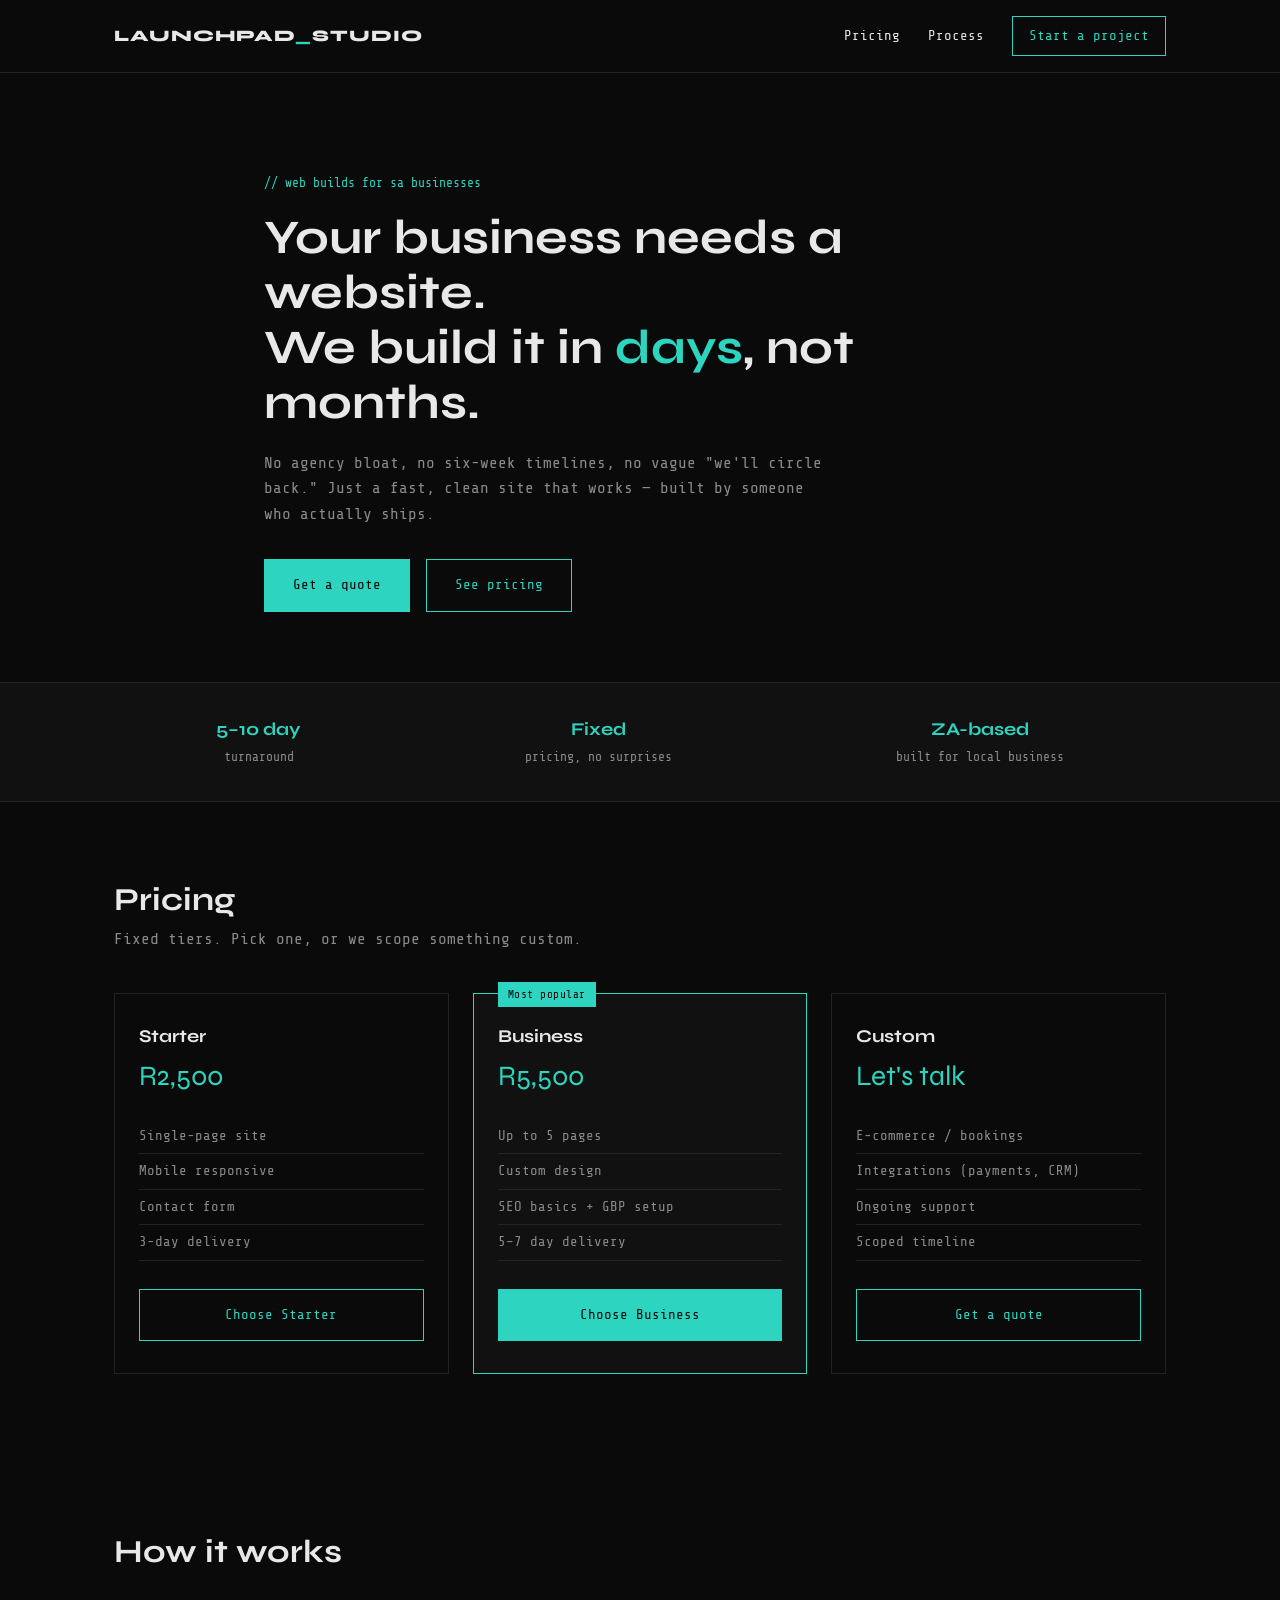
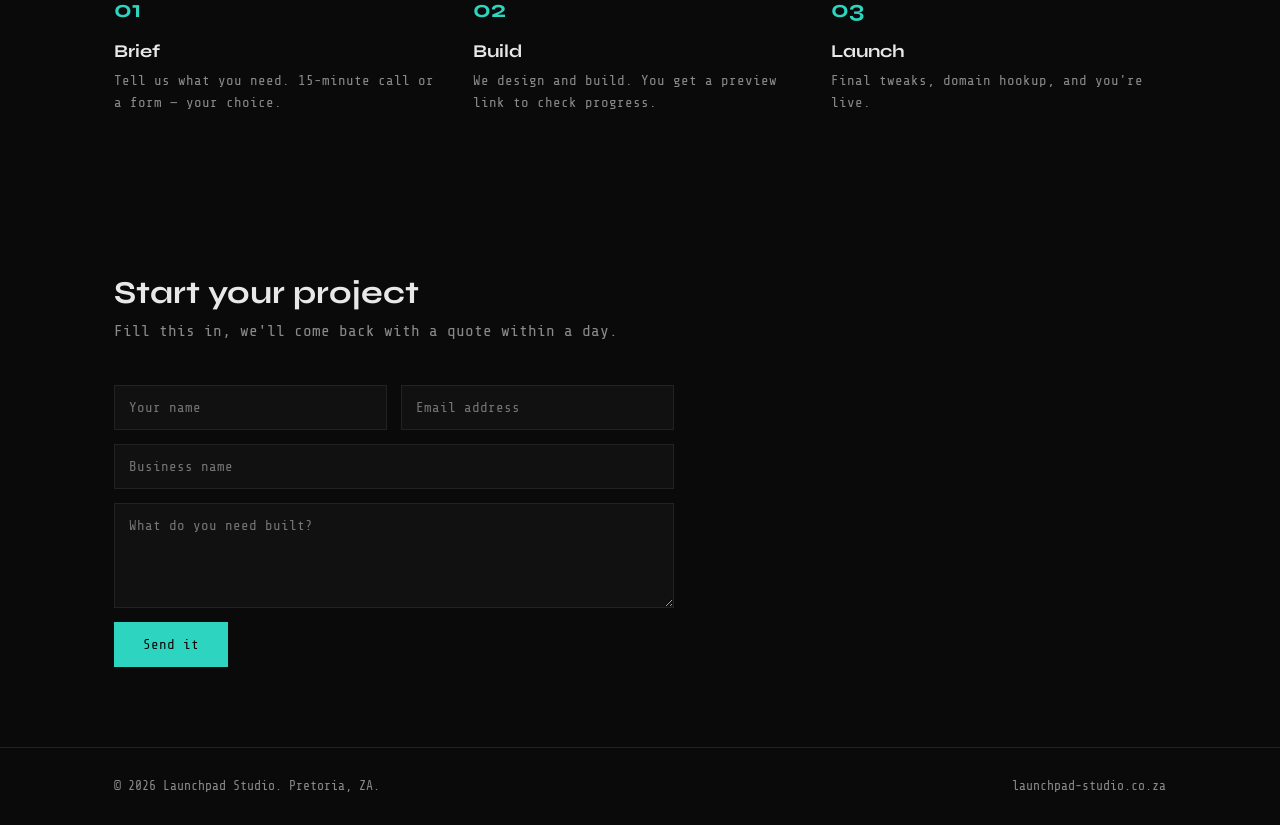
==== index.html @ a988279c "Rename index (2).html to index.html" ====
<!DOCTYPE html>
<html lang="en">
<head>
<meta charset="UTF-8">
<meta name="viewport" content="width=device-width, initial-scale=1.0">
<title>Launchpad Studio — Websites, Shipped Fast</title>
<meta name="description" content="Launchpad Studio builds fast, no-nonsense websites for South African businesses. Get online without the agency runaround.">
<link rel="preconnect" href="https://fonts.googleapis.com">
<link href="https://fonts.googleapis.com/css2?family=Syne:wght@600;700;800&family=Share+Tech+Mono&display=swap" rel="stylesheet">
<link rel="stylesheet" href="style.css">
</head>
<body>

<header class="site-header">
  <div class="container header-inner">
    <a href="#" class="logo">LAUNCHPAD<span class="accent">_</span>STUDIO</a>
    <nav>
      <a href="#pricing">Pricing</a>
      <a href="#process">Process</a>
      <a href="#contact" class="nav-cta">Start a project</a>
    </nav>
  </div>
</header>

<main>

  <section class="hero container">
    <p class="eyebrow">// web builds for sa businesses</p>
    <h1>Your business needs a website.<br>We build it in <span class="accent">days</span>, not months.</h1>
    <p class="hero-sub">No agency bloat, no six-week timelines, no vague "we'll circle back." Just a fast, clean site that works — built by someone who actually ships.</p>
    <div class="hero-actions">
      <a href="#contact" class="btn btn-primary">Get a quote</a>
      <a href="#pricing" class="btn btn-ghost">See pricing</a>
    </div>
  </section>

  <section class="strip">
    <div class="container strip-inner">
      <div class="strip-item"><strong>5–10 day</strong><span>turnaround</span></div>
      <div class="strip-item"><strong>Fixed</strong><span>pricing, no surprises</span></div>
      <div class="strip-item"><strong>ZA-based</strong><span>built for local business</span></div>
    </div>
  </section>

  <section id="pricing" class="section container">
    <h2>Pricing</h2>
    <p class="section-sub">Fixed tiers. Pick one, or we scope something custom.</p>
    <div class="grid-3 pricing-grid">
      <div class="price-card">
        <h3>Starter</h3>
        <p class="price">R2,500</p>
        <ul>
          <li>Single-page site</li>
          <li>Mobile responsive</li>
          <li>Contact form</li>
          <li>3-day delivery</li>
        </ul>
        <a href="#contact" class="btn btn-ghost btn-block">Choose Starter</a>
      </div>
      <div class="price-card featured">
        <p class="badge">Most popular</p>
        <h3>Business</h3>
        <p class="price">R5,500</p>
        <ul>
          <li>Up to 5 pages</li>
          <li>Custom design</li>
          <li>SEO basics + GBP setup</li>
          <li>5–7 day delivery</li>
        </ul>
        <a href="#contact" class="btn btn-primary btn-block">Choose Business</a>
      </div>
      <div class="price-card">
        <h3>Custom</h3>
        <p class="price">Let's talk</p>
        <ul>
          <li>E-commerce / bookings</li>
          <li>Integrations (payments, CRM)</li>
          <li>Ongoing support</li>
          <li>Scoped timeline</li>
        </ul>
        <a href="#contact" class="btn btn-ghost btn-block">Get a quote</a>
      </div>
    </div>
  </section>

  <section id="process" class="section container">
    <h2>How it works</h2>
    <div class="steps">
      <div class="step"><span class="step-num">01</span><h3>Brief</h3><p>Tell us what you need. 15-minute call or a form — your choice.</p></div>
      <div class="step"><span class="step-num">02</span><h3>Build</h3><p>We design and build. You get a preview link to check progress.</p></div>
      <div class="step"><span class="step-num">03</span><h3>Launch</h3><p>Final tweaks, domain hookup, and you're live.</p></div>
    </div>
  </section>

  <section id="contact" class="section container contact-section">
    <h2>Start your project</h2>
    <p class="section-sub">Fill this in, we'll come back with a quote within a day.</p>
    <form class="contact-form" name="launchpad-contact" method="POST" data-netlify="true">
      <input type="hidden" name="form-name" value="launchpad-contact">
      <div class="form-row">
        <input type="text" name="name" placeholder="Your name" required>
        <input type="email" name="email" placeholder="Email address" required>
      </div>
      <input type="text" name="business" placeholder="Business name">
      <textarea name="message" placeholder="What do you need built?" rows="5" required></textarea>
      <button type="submit" class="btn btn-primary">Send it</button>
    </form>
  </section>

</main>

<footer class="site-footer">
  <div class="container footer-inner">
    <span>© 2026 Launchpad Studio. Pretoria, ZA.</span>
    <span class="footer-sub">launchpad-studio.co.za</span>
  </div>
</footer>

</body>
</html>
---- style.css ----
:root {
  --bg: #0a0a0a;
  --bg-alt: #111111;
  --border: #222222;
  --text: #e8e8e8;
  --text-dim: #8a8a8a;
  --accent: #2DD4BF;
  --accent-dark: #0d9488;
}

* { margin: 0; padding: 0; box-sizing: border-box; }

body {
  background: var(--bg);
  color: var(--text);
  font-family: 'Share Tech Mono', monospace;
  line-height: 1.6;
}

h1, h2, h3 {
  font-family: 'Syne', sans-serif;
  font-weight: 700;
  line-height: 1.15;
}

.container { max-width: 1100px; margin: 0 auto; padding: 0 24px; }
.accent { color: var(--accent); }
a { color: inherit; text-decoration: none; }

/* Header */
.site-header {
  border-bottom: 1px solid var(--border);
  position: sticky; top: 0; background: rgba(10,10,10,0.9);
  backdrop-filter: blur(6px); z-index: 10;
}
.header-inner {
  display: flex; justify-content: space-between; align-items: center;
  height: 72px;
}
.logo { font-family: 'Syne', sans-serif; font-weight: 800; letter-spacing: 1px; }
nav { display: flex; gap: 28px; align-items: center; font-size: 14px; }
nav a:hover { color: var(--accent); }
.nav-cta {
  border: 1px solid var(--accent); padding: 8px 16px; color: var(--accent) !important;
}
.nav-cta:hover { background: var(--accent); color: var(--bg) !important; }

/* Hero */
.hero { padding: 100px 24px 70px; max-width: 800px; }
.eyebrow { color: var(--accent); font-size: 13px; margin-bottom: 16px; }
.hero h1 { font-size: 48px; margin-bottom: 20px; }
.hero-sub { color: var(--text-dim); font-size: 16px; max-width: 560px; margin-bottom: 32px; }
.hero-actions { display: flex; gap: 16px; }

.btn {
  display: inline-block; padding: 14px 28px; font-family: 'Share Tech Mono', monospace;
  font-size: 14px; border: 1px solid var(--accent); cursor: pointer;
}
.btn-primary { background: var(--accent); color: var(--bg); }
.btn-primary:hover { background: var(--accent-dark); border-color: var(--accent-dark); }
.btn-ghost { color: var(--accent); }
.btn-ghost:hover { background: var(--bg-alt); }
.btn-block { display: block; text-align: center; width: 100%; }

/* Strip */
.strip { border-top: 1px solid var(--border); border-bottom: 1px solid var(--border); background: var(--bg-alt); }
.strip-inner { display: flex; justify-content: space-around; padding: 32px 24px; flex-wrap: wrap; gap: 20px; }
.strip-item { text-align: center; }
.strip-item strong { display: block; font-family: 'Syne', sans-serif; color: var(--accent); font-size: 18px; }
.strip-item span { color: var(--text-dim); font-size: 13px; }

/* Sections */
.section { padding: 80px 24px; }
.section h2 { font-size: 32px; margin-bottom: 8px; }
.section-sub { color: var(--text-dim); margin-bottom: 40px; }

.grid-3 { display: grid; grid-template-columns: repeat(3, 1fr); gap: 24px; }
.card {
  border: 1px solid var(--border); padding: 28px; background: var(--bg-alt);
}
.card h3 { color: var(--accent); font-size: 18px; margin-bottom: 12px; }
.card p { color: var(--text-dim); font-size: 14px; }

/* Pricing */
.pricing-grid { margin-top: 20px; }
.price-card {
  border: 1px solid var(--border); padding: 32px 24px; position: relative;
}
.price-card.featured { border-color: var(--accent); background: var(--bg-alt); }
.badge {
  position: absolute; top: -12px; left: 24px; background: var(--accent); color: var(--bg);
  font-size: 11px; padding: 4px 10px; letter-spacing: 0.5px;
}
.price-card h3 { font-size: 18px; margin-bottom: 8px; }
.price { font-family: 'Syne', sans-serif; font-size: 28px; color: var(--accent); margin-bottom: 20px; }
.price-card ul { list-style: none; margin-bottom: 28px; }
.price-card li { color: var(--text-dim); font-size: 14px; padding: 6px 0; border-bottom: 1px solid var(--border); }

/* Process */
.steps { display: grid; grid-template-columns: repeat(3, 1fr); gap: 24px; margin-top: 20px; }
.step-num { color: var(--accent); font-family: 'Syne', sans-serif; font-size: 24px; font-weight: 700; }
.step h3 { margin: 12px 0 8px; font-size: 18px; }
.step p { color: var(--text-dim); font-size: 14px; }

/* Contact */
.contact-form { max-width: 560px; display: flex; flex-direction: column; gap: 14px; margin-top: 20px; }
.form-row { display: flex; gap: 14px; }
.contact-form input, .contact-form textarea {
  background: var(--bg-alt); border: 1px solid var(--border); color: var(--text);
  padding: 14px; font-family: 'Share Tech Mono', monospace; font-size: 14px; width: 100%;
}
.contact-form input:focus, .contact-form textarea:focus { outline: none; border-color: var(--accent); }
.contact-form button { align-self: flex-start; }

/* Footer */
.site-footer { border-top: 1px solid var(--border); padding: 28px 0; }
.footer-inner { display: flex; justify-content: space-between; font-size: 13px; color: var(--text-dim); }

/* Responsive */
@media (max-width: 768px) {
  nav { gap: 16px; font-size: 13px; }
  .hero h1 { font-size: 32px; }
  .grid-3, .steps { grid-template-columns: 1fr; }
  .form-row { flex-direction: column; }
  .footer-inner { flex-direction: column; gap: 8px; text-align: center; }
}
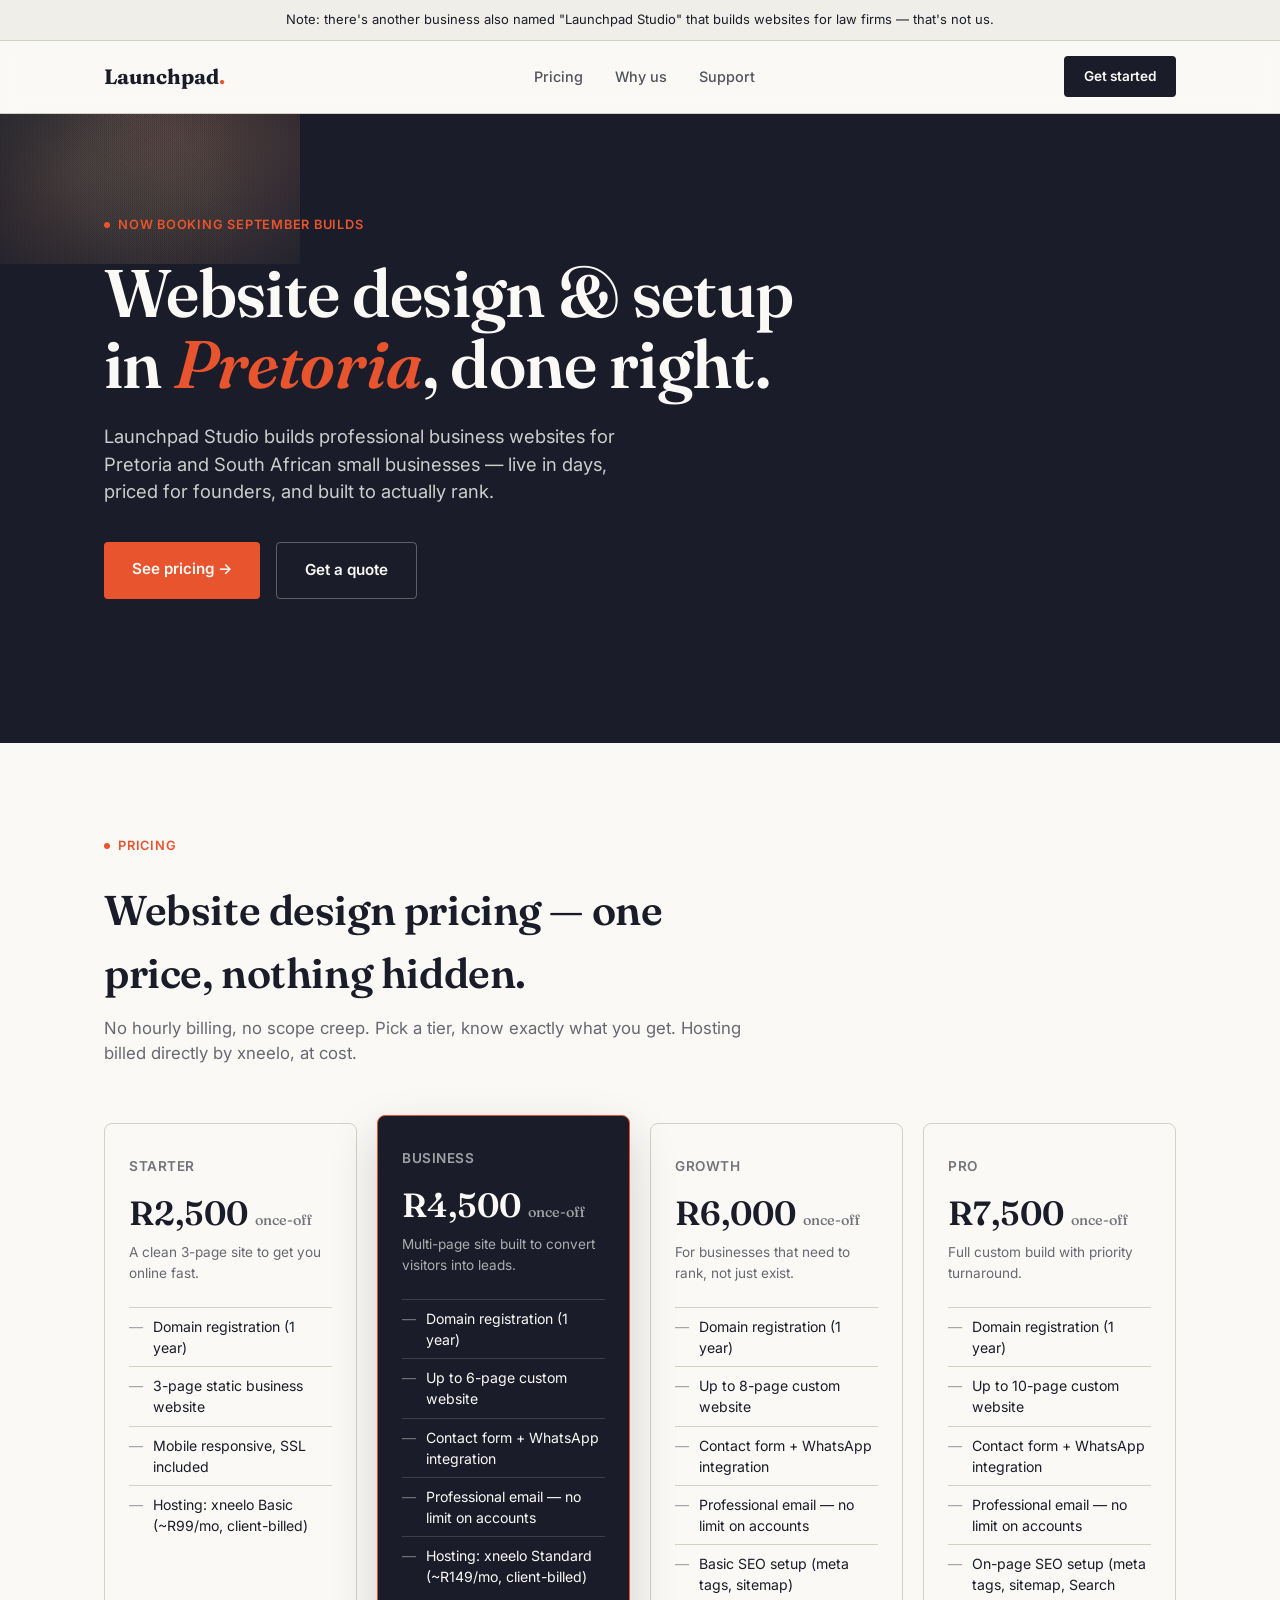
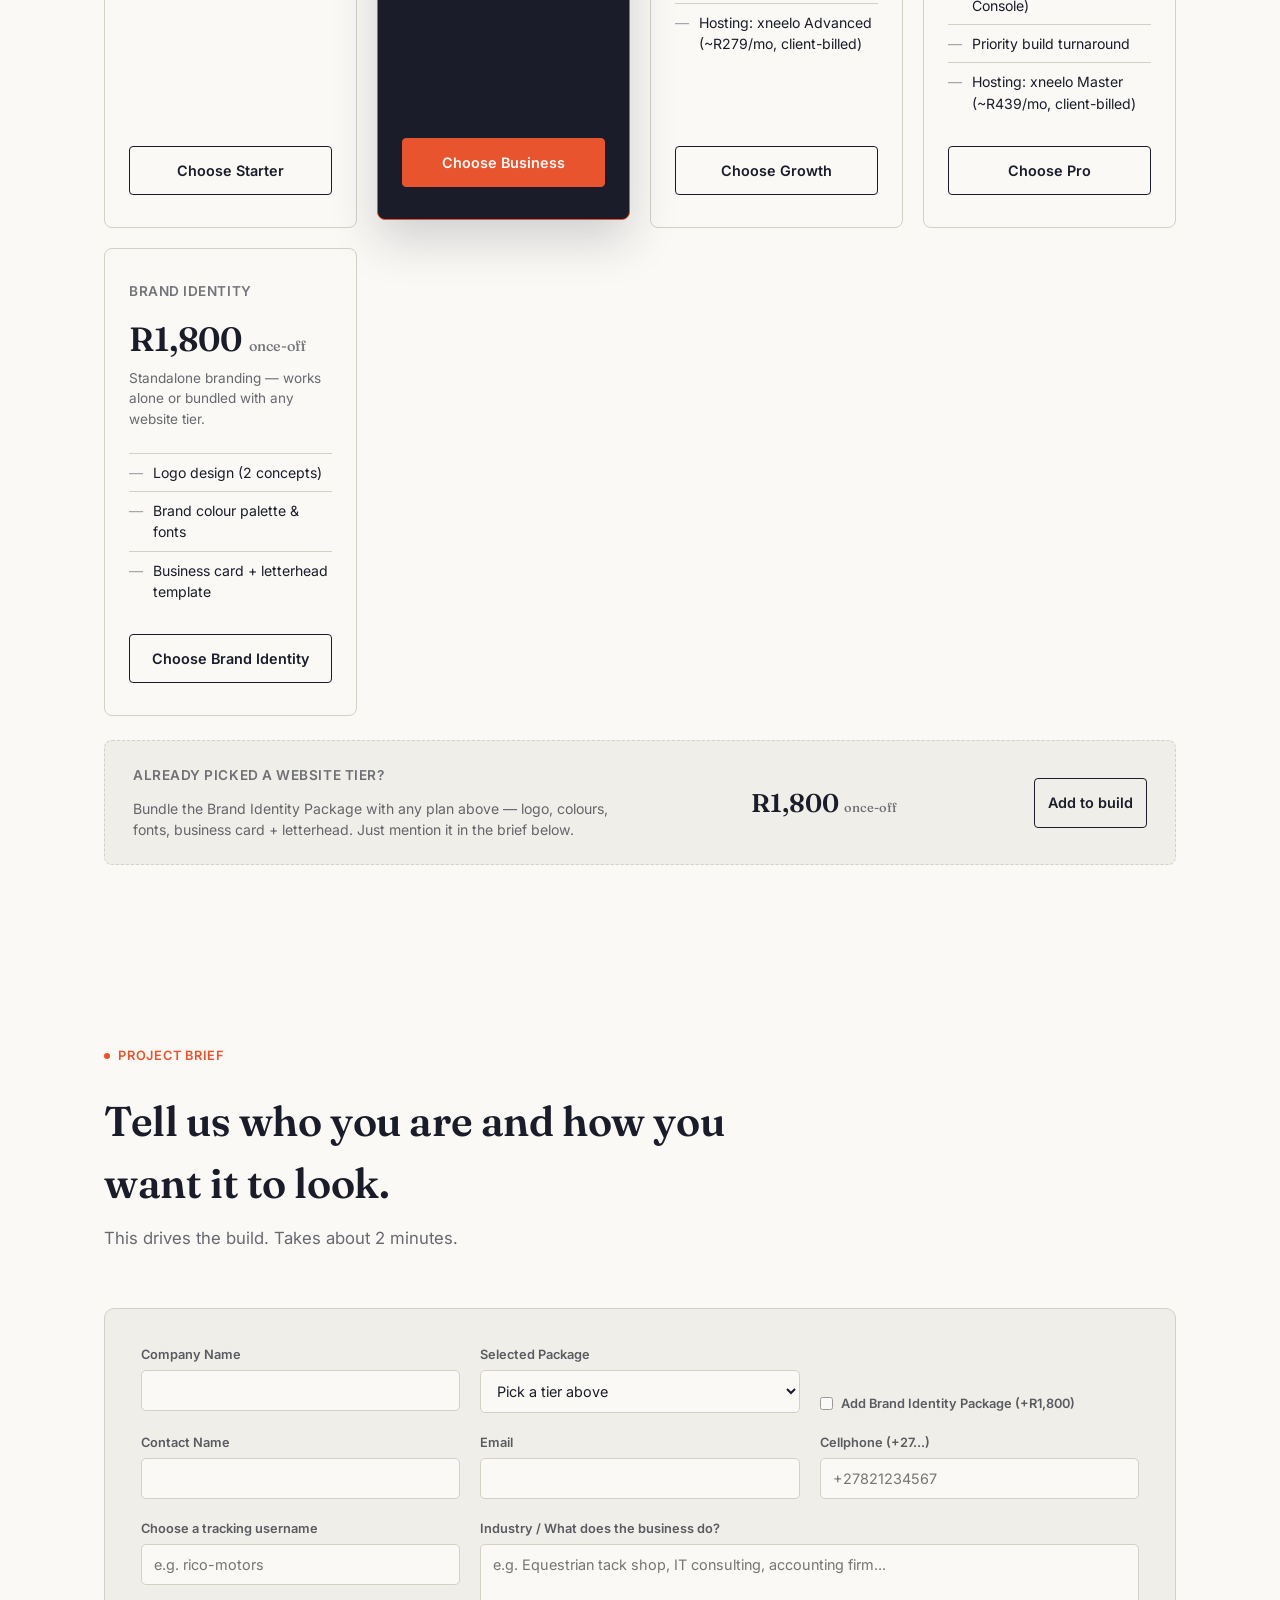
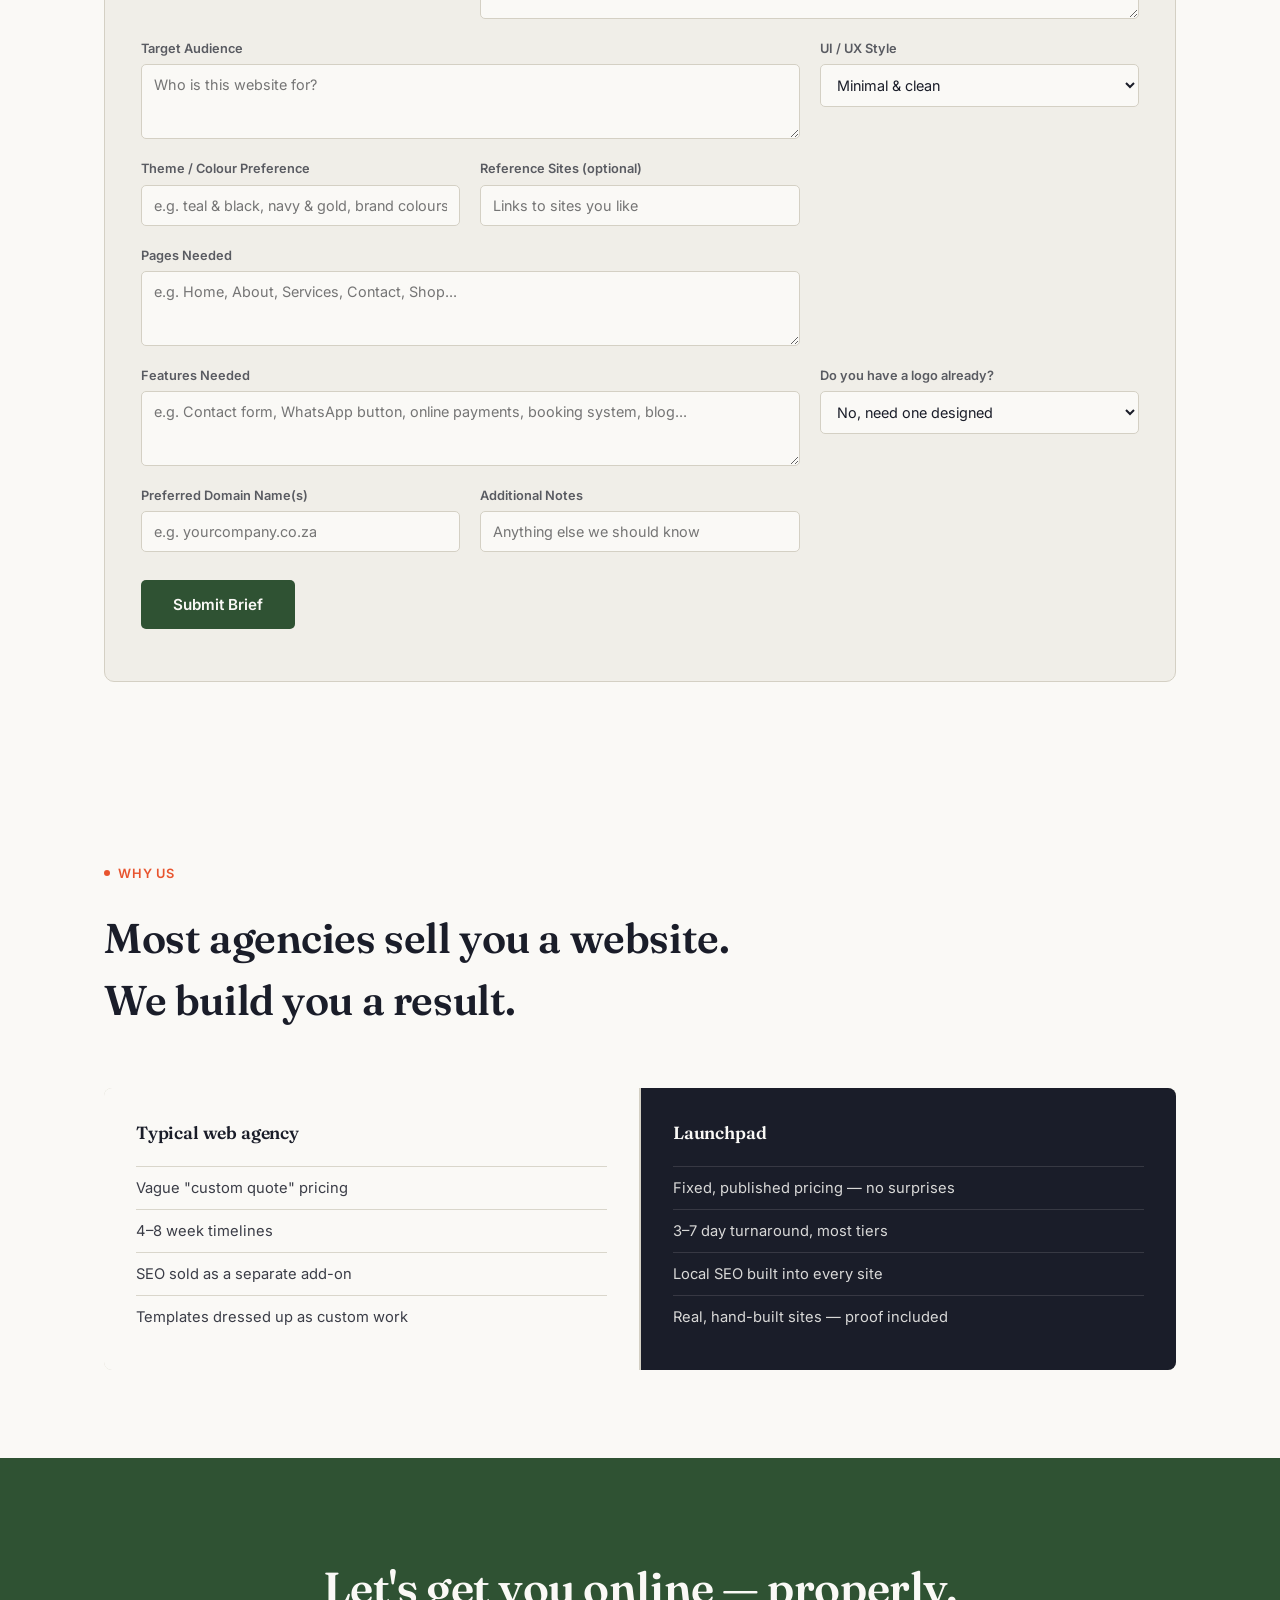
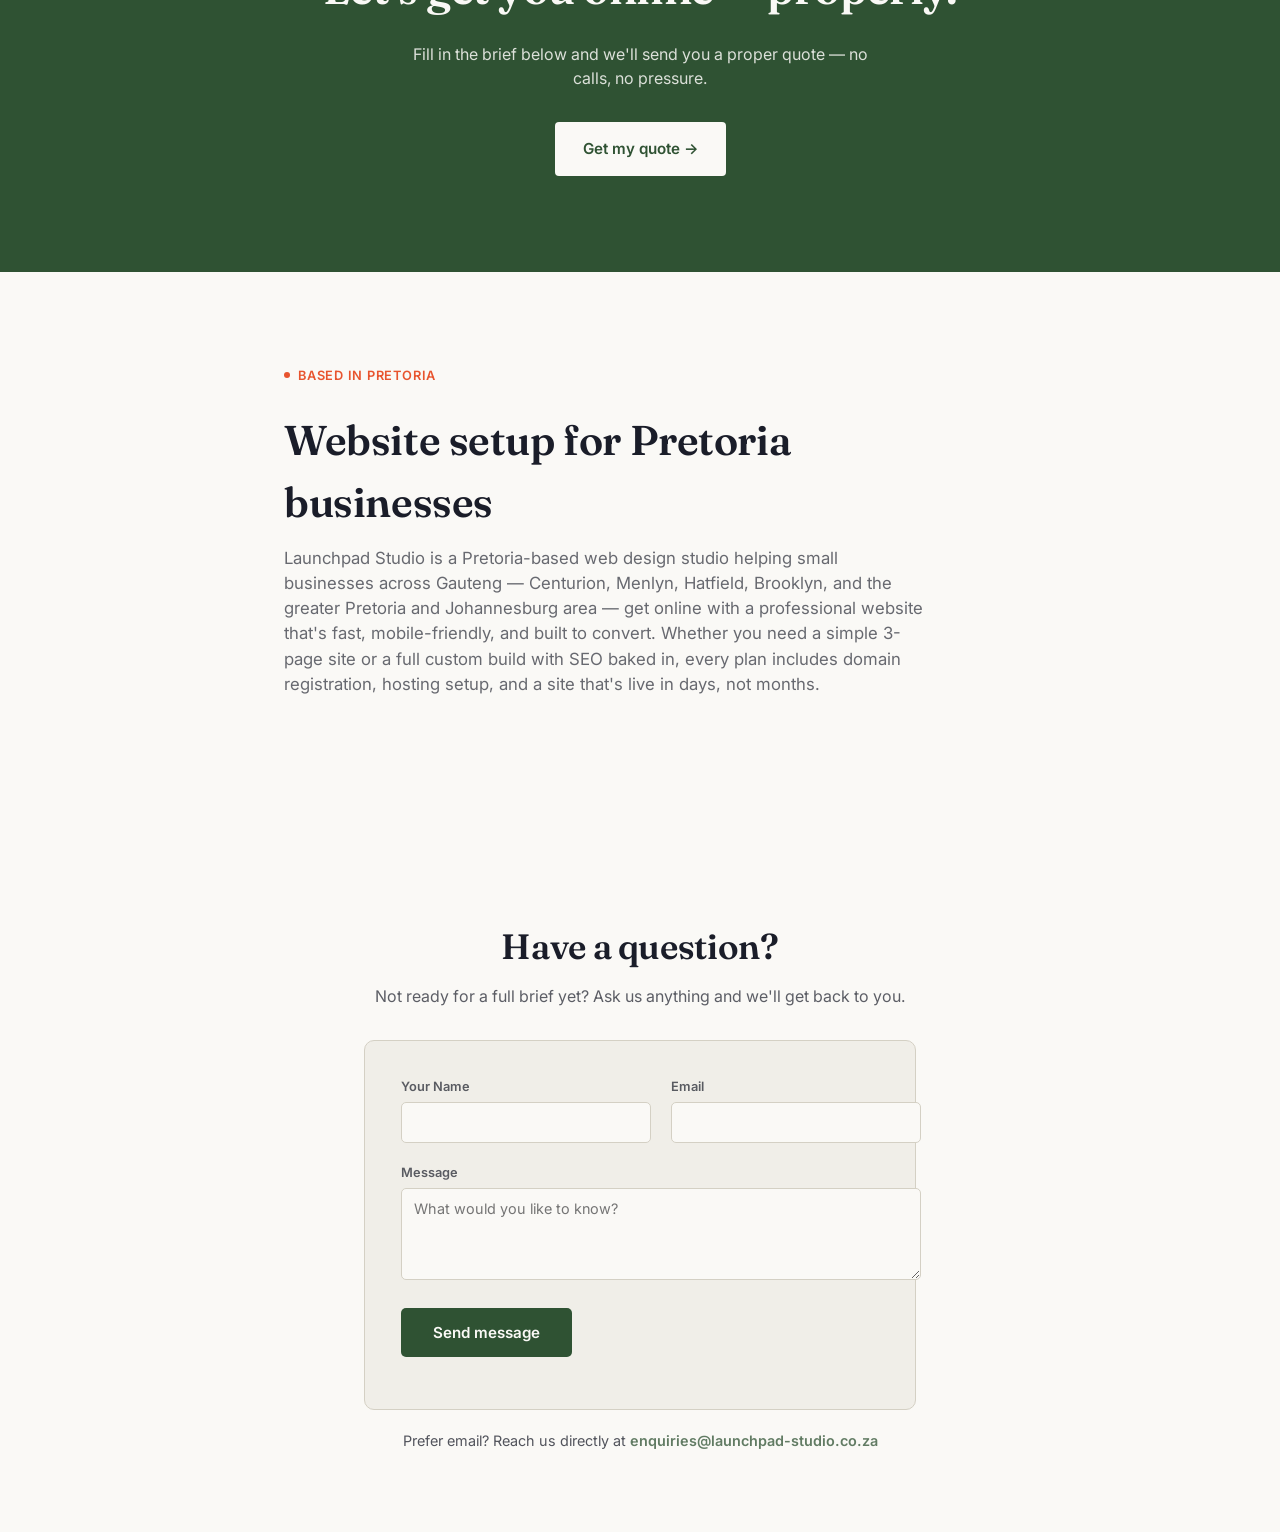
==== commit 3d3d233d: "Rename Index.html to index.html" ====
--- a/index.html
+++ b/index.html
@@ -3,118 +3,892 @@
 <head>
 <meta charset="UTF-8">
 <meta name="viewport" content="width=device-width, initial-scale=1.0">
-<title>Launchpad Studio — Websites, Shipped Fast</title>
-<meta name="description" content="Launchpad Studio builds fast, no-nonsense websites for South African businesses. Get online without the agency runaround.">
+<title>Website Design & Setup Pretoria | Launchpad Studio</title>
+<meta name="description" content="Launchpad Studio builds professional business websites in Pretoria and across South Africa. Fixed pricing from R2,500, live in days, no hidden fees. Get a quote today.">
+<link rel="canonical" href="https://launchpad-studio.co.za/">
+<meta property="og:title" content="Website Design & Setup Pretoria | Launchpad Studio">
+<meta property="og:description" content="Professional business websites for South African small businesses — built in days, priced for founders, from R2,500.">
+<meta property="og:type" content="website">
+<meta property="og:url" content="https://launchpad-studio.co.za/">
+<meta property="og:locale" content="en_ZA">
+<meta name="twitter:card" content="summary_large_image">
+<script type="application/ld+json">
+{
+  "@context": "https://schema.org",
+  "@type": "ProfessionalService",
+  "name": "Launchpad Studio",
+  "description": "Website design and setup for small businesses in Pretoria and across South Africa.",
+  "url": "https://launchpad-studio.co.za/",
+  "email": "enquiries@launchpad-studio.co.za",
+  "telephone": "+27714022203",
+  "areaServed": [
+    { "@type": "City", "name": "Pretoria" },
+    { "@type": "Country", "name": "South Africa" }
+  ],
+  "address": {
+    "@type": "PostalAddress",
+    "addressLocality": "Pretoria",
+    "addressRegion": "Gauteng",
+    "addressCountry": "ZA"
+  },
+  "priceRange": "R1,800 - R7,500",
+  "makesOffer": [
+    { "@type": "Offer", "name": "Starter Website", "price": "2500", "priceCurrency": "ZAR" },
+    { "@type": "Offer", "name": "Business Website", "price": "4500", "priceCurrency": "ZAR" },
+    { "@type": "Offer", "name": "Growth Website", "price": "6000", "priceCurrency": "ZAR" },
+    { "@type": "Offer", "name": "Pro Website", "price": "7500", "priceCurrency": "ZAR" }
+  ]
+}
+</script>
 <link rel="preconnect" href="https://fonts.googleapis.com">
-<link href="https://fonts.googleapis.com/css2?family=Syne:wght@600;700;800&family=Share+Tech+Mono&display=swap" rel="stylesheet">
-<link rel="stylesheet" href="style.css">
+<link href="https://fonts.googleapis.com/css2?family=Fraunces:opsz,wght@9..144,400;9..144,500;9..144,600;9..144,700&family=Inter:wght@400;500;600;700&display=swap" rel="stylesheet">
+<style>
+  :root{
+    --paper:#FAF9F6;
+    --ink:#1A1D29;
+    --ember:#E8542E;
+    --forest:#2F5233;
+    --stone:#D4D0C4;
+    --paper-dim:#F0EEE8;
+  }
+  *{margin:0;padding:0;box-sizing:border-box;}
+  html{scroll-behavior:smooth;}
+  body{
+    background:var(--paper);
+    color:var(--ink);
+    font-family:'Inter',sans-serif;
+    line-height:1.5;
+    overflow-x:hidden;
+  }
+  h1,h2,h3,.display{
+    font-family:'Fraunces',serif;
+    font-weight:600;
+    letter-spacing:-0.01em;
+  }
+  a{color:inherit;text-decoration:none;}
+  .wrap{max-width:1120px;margin:0 auto;padding:0 24px;}
+
+  /* NAV */
+  nav{
+    position:sticky;top:0;z-index:50;
+    background:rgba(250,249,246,0.85);
+    backdrop-filter:blur(10px);
+    border-bottom:1px solid var(--stone);
+  }
+  nav .wrap{display:flex;align-items:center;justify-content:space-between;height:72px;}
+  .logo{font-family:'Fraunces',serif;font-weight:700;font-size:1.3rem;}
+  .logo span{color:var(--ember);}
+  .navlinks{display:flex;gap:32px;font-size:0.9rem;font-weight:500;}
+  .navlinks a{opacity:0.75;transition:opacity .2s;}
+  .navlinks a:hover{opacity:1;}
+  .nav-cta{
+    background:var(--ink);color:var(--paper);
+    padding:10px 20px;border-radius:4px;
+    font-size:0.85rem;font-weight:600;
+  }
+  @media(max-width:720px){.navlinks{display:none;}}
+
+  /* HERO */
+  .hero{
+    position:relative;
+    padding:96px 0 80px;
+    background:var(--ink);
+    color:var(--paper);
+    overflow:hidden;
+  }
+  .phantom-canvas{
+    position:absolute;inset:0;
+    z-index:0;
+    opacity:0.55;
+  }
+  .hero-inner{position:relative;z-index:2;}
+  .eyebrow{
+    display:inline-flex;align-items:center;gap:8px;
+    font-size:0.8rem;font-weight:600;letter-spacing:0.06em;text-transform:uppercase;
+    color:var(--ember);
+    margin-bottom:24px;
+  }
+  .eyebrow::before{content:'';width:6px;height:6px;background:var(--ember);border-radius:50%;}
+  .hero h1{
+    font-size:clamp(2.4rem, 5.5vw, 4.2rem);
+    line-height:1.05;
+    max-width:820px;
+    margin-bottom:24px;
+  }
+  .hero h1 em{font-style:italic;color:var(--ember);}
+  .hero p.lead{
+    font-size:1.15rem;
+    max-width:560px;
+    opacity:0.8;
+    margin-bottom:36px;
+  }
+  .hero-ctas{display:flex;gap:16px;flex-wrap:wrap;margin-bottom:64px;}
+  .btn-primary{
+    background:var(--ember);color:var(--paper);
+    padding:16px 28px;border-radius:4px;
+    font-weight:600;font-size:0.95rem;
+    display:inline-block;
+    transition:transform .2s, box-shadow .2s;
+  }
+  .btn-primary:hover{transform:translateY(-2px);box-shadow:0 8px 24px rgba(232,84,46,0.35);}
+  .btn-ghost{
+    border:1px solid rgba(250,249,246,0.3);
+    padding:16px 28px;border-radius:4px;
+    font-weight:600;font-size:0.95rem;
+    display:inline-block;
+  }
+
+  /* PROOF CARD styles retained for potential future use — search-result mock unused, safe to ignore */
+  .search-result{
+    border:1px solid var(--stone);
+    border-radius:6px;
+    padding:14px 16px;
+    margin-bottom:8px;
+  }
+  .search-result.rank1{border-color:var(--forest);background:#F4F8F4;position:relative;}
+  .rank-badge{
+    position:absolute;top:-9px;left:14px;
+    background:var(--forest);color:var(--paper);
+    font-size:0.65rem;font-weight:700;
+    padding:2px 8px;border-radius:3px;
+    letter-spacing:0.03em;
+  }
+  .sr-url{font-size:0.78rem;color:var(--forest);margin-bottom:2px;}
+  .sr-title{font-size:1rem;font-weight:600;color:#1a0dab;margin-bottom:2px;}
+  .sr-desc{font-size:0.82rem;opacity:0.7;}
+  .proof-footnote{font-size:0.78rem;opacity:0.6;margin-top:12px;}
+
+  /* QUOTE FORM removed - brief form below is the sole lead capture now */
+  .form-status{font-size:0.85rem;text-align:center;min-height:1.2em;}
+  .form-status.success{color:var(--forest);font-weight:600;}
+  .form-status.error{color:var(--ember);font-weight:600;}
+
+  /* SECTION generic */
+  section{padding:88px 0;}
+  .section-head{max-width:640px;margin-bottom:56px;}
+  .section-head .eyebrow{color:var(--ember);}
+  .section-head h2{font-size:clamp(1.8rem,3.5vw,2.6rem);}
+  .section-head p{opacity:0.65;font-size:1.05rem;margin-top:12px;}
+
+  /* PRICING */
+  .pricing-grid{
+    display:grid;grid-template-columns:repeat(auto-fit, minmax(220px, 1fr));gap:20px;
+  }
+  @media(max-width:900px){.pricing-grid{grid-template-columns:1fr 1fr;}}
+  @media(max-width:560px){.pricing-grid{grid-template-columns:1fr;}}
+  .plan{
+    border:1px solid var(--stone);
+    border-radius:8px;
+    padding:32px 24px;
+    background:var(--paper);
+    display:flex;flex-direction:column;
+  }
+  .plan.featured{
+    border-color:var(--ember);
+    background:var(--ink);
+    color:var(--paper);
+    transform:translateY(-8px);
+    box-shadow:0 20px 48px rgba(26,29,41,0.18);
+  }
+  .plan-name{font-size:0.85rem;font-weight:600;text-transform:uppercase;letter-spacing:0.04em;opacity:0.6;margin-bottom:12px;}
+  .plan-price{font-family:'Fraunces',serif;font-size:2.1rem;font-weight:600;margin-bottom:4px;}
+  .plan-price span{font-size:0.9rem;font-weight:500;opacity:0.6;}
+  .plan-desc{font-size:0.85rem;opacity:0.65;margin-bottom:24px;}
+  .plan-features{list-style:none;font-size:0.88rem;flex-grow:1;margin-bottom:24px;}
+  .plan-features li{padding:8px 0;border-top:1px solid var(--stone);display:flex;gap:10px;}
+  .plan.featured .plan-features li{border-top-color:rgba(250,249,246,0.15);}
+  .plan-features li::before{content:'—';opacity:0.4;flex-shrink:0;}
+  .plan-cta{
+    text-align:center;padding:13px;border-radius:4px;
+    font-weight:600;font-size:0.9rem;
+    border:1px solid var(--ink);
+  }
+  .plan.featured .plan-cta{background:var(--ember);border-color:var(--ember);}
+  .plan:not(.featured) .plan-cta:hover{background:var(--ink);color:var(--paper);}
+
+  /* ADD-ON CARD */
+  .addon-card{
+    margin-top:24px;
+    border:1px dashed var(--stone);
+    border-radius:8px;
+    padding:24px 28px;
+    display:flex;align-items:center;justify-content:space-between;
+    gap:24px;flex-wrap:wrap;
+    background:var(--paper-dim);
+  }
+  .addon-desc{font-size:0.88rem;opacity:0.65;margin-top:6px;max-width:480px;}
+  .addon-price{font-family:'Fraunces',serif;font-size:1.6rem;font-weight:600;}
+  .addon-price span{font-size:0.8rem;font-weight:500;opacity:0.6;}
+  .addon-cta{white-space:nowrap;}
+
+  /* BRIEF FORM */
+  .brief-form{
+    border:1px solid var(--stone);
+    border-radius:10px;
+    padding:36px;
+    background:var(--paper-dim);
+  }
+  .brief-grid{
+    display:grid;
+    grid-template-columns:1fr 1fr 1fr;
+    gap:20px;
+  }
+  @media(max-width:900px){.brief-grid{grid-template-columns:1fr 1fr;}}
+  @media(max-width:600px){.brief-grid{grid-template-columns:1fr;}}
+  .field{display:flex;flex-direction:column;gap:6px;}
+  .field.span2{grid-column:span 2;}
+  @media(max-width:600px){.field.span2{grid-column:span 1;}}
+  .field label{font-size:0.8rem;font-weight:600;opacity:0.7;}
+  .field input,.field select,.field textarea{
+    border:1px solid var(--stone);
+    border-radius:5px;
+    padding:11px 12px;
+    font-family:'Inter',sans-serif;
+    font-size:0.9rem;
+    color:var(--ink);
+    background:var(--paper);
+  }
+  .field input:focus,.field select:focus,.field textarea:focus{
+    outline:2px solid var(--ember);
+    outline-offset:1px;
+  }
+  .field textarea{resize:vertical;}
+  .submit-brief{
+    margin-top:28px;
+    background:var(--forest);color:var(--paper);
+    border:none;border-radius:5px;
+    padding:15px 32px;
+    font-family:'Inter',sans-serif;
+    font-weight:600;font-size:0.95rem;
+    cursor:pointer;
+    transition:transform .2s;
+  }
+  .submit-brief:hover{transform:translateY(-1px);}
+  .submit-brief:disabled{opacity:0.6;cursor:not-allowed;transform:none;}
+
+  #support{padding:80px 0;}
+  #support .wrap{max-width:600px;}
+  #support h2{font-size:clamp(1.6rem,3.5vw,2.2rem);margin-bottom:10px;text-align:center;}
+  #support .support-sub{opacity:0.7;text-align:center;margin-bottom:32px;}
+  .direct-email{
+    display:block;text-align:center;margin-top:20px;font-size:0.9rem;opacity:0.75;
+  }
+  .direct-email a{color:var(--forest);font-weight:600;}
+
+  /* WHY US comparison */
+  .compare{
+    display:grid;grid-template-columns:1fr 1fr;gap:2px;
+    background:var(--stone);
+    border-radius:8px;overflow:hidden;
+  }
+  @media(max-width:720px){.compare{grid-template-columns:1fr;}}
+  .compare-col{background:var(--paper);padding:32px;}
+  .compare-col.us{background:var(--ink);color:var(--paper);}
+  .compare-col h3{font-size:1.1rem;margin-bottom:20px;}
+  .compare-col ul{list-style:none;font-size:0.92rem;}
+  .compare-col li{padding:10px 0;border-top:1px solid var(--stone);opacity:0.85;}
+  .compare-col.us li{border-top-color:rgba(250,249,246,0.15);}
+
+  /* FOOTER CTA */
+  .final-cta{
+    background:var(--forest);color:var(--paper);
+    text-align:center;padding:96px 24px;
+  }
+  .final-cta h2{font-size:clamp(1.8rem,4vw,2.8rem);margin-bottom:20px;}
+  .final-cta p{opacity:0.85;max-width:480px;margin:0 auto 32px;}
+  .final-cta .btn-primary{background:var(--paper);color:var(--forest);}
+
+</style>
 </head>
 <body>
-
-<header class="site-header">
-  <div class="container header-inner">
-    <a href="#" class="logo">LAUNCHPAD<span class="accent">_</span>STUDIO</a>
-    <nav>
+<div style="background-color: #F0EEE8; color: #1A1D29; text-align: center; padding: 10px 16px; font-size: 13px; border-bottom: 1px solid #D4D0C4;">
+        Note: there's another business also named "Launchpad Studio" that builds websites for law firms — that's not us.
+    </div>
+<nav>
+  <div class="wrap">
+    <div class="logo">Launchpad<span>.</span></div>
+    <div class="navlinks">
       <a href="#pricing">Pricing</a>
-      <a href="#process">Process</a>
-      <a href="#contact" class="nav-cta">Start a project</a>
-    </nav>
+      <a href="#compare">Why us</a>
+      <a href="#support">Support</a>
+    </div>
+    <a href="#pricing" class="nav-cta">Get started</a>
   </div>
-</header>
-
-<main>
-
-  <section class="hero container">
-    <p class="eyebrow">// web builds for sa businesses</p>
-    <h1>Your business needs a website.<br>We build it in <span class="accent">days</span>, not months.</h1>
-    <p class="hero-sub">No agency bloat, no six-week timelines, no vague "we'll circle back." Just a fast, clean site that works — built by someone who actually ships.</p>
-    <div class="hero-actions">
-      <a href="#contact" class="btn btn-primary">Get a quote</a>
-      <a href="#pricing" class="btn btn-ghost">See pricing</a>
-    </div>
-  </section>
-
-  <section class="strip">
-    <div class="container strip-inner">
-      <div class="strip-item"><strong>5–10 day</strong><span>turnaround</span></div>
-      <div class="strip-item"><strong>Fixed</strong><span>pricing, no surprises</span></div>
-      <div class="strip-item"><strong>ZA-based</strong><span>built for local business</span></div>
-    </div>
-  </section>
-
-  <section id="pricing" class="section container">
-    <h2>Pricing</h2>
-    <p class="section-sub">Fixed tiers. Pick one, or we scope something custom.</p>
-    <div class="grid-3 pricing-grid">
-      <div class="price-card">
-        <h3>Starter</h3>
-        <p class="price">R2,500</p>
+</nav>
+
+<section class="hero">
+  <canvas class="phantom-canvas" id="phantom"></canvas>
+  <div class="wrap hero-inner">
+    <div class="eyebrow">Now booking September builds</div>
+    <h1>Website design & setup<br>in <em>Pretoria</em>, done right.</h1>
+    <p class="lead">Launchpad Studio builds professional business websites for Pretoria and South African small businesses — live in days, priced for founders, and built to actually rank.</p>
+    <div class="hero-ctas">
+      <a href="#pricing" class="btn-primary">See pricing →</a>
+      <a href="#brief" class="btn-ghost">Get a quote</a>
+    </div>
+  </div>
+</section>
+
+<section id="pricing">
+  <div class="wrap">
+    <div class="section-head">
+      <div class="eyebrow">Pricing</div>
+      <h2>Website design pricing — one price, nothing hidden.</h2>
+      <p>No hourly billing, no scope creep. Pick a tier, know exactly what you get. Hosting billed directly by xneelo, at cost.</p>
+    </div>
+    <div class="pricing-grid">
+      <div class="plan">
+        <div class="plan-name">Starter</div>
+        <div class="plan-price">R2,500 <span>once-off</span></div>
+        <div class="plan-desc">A clean 3-page site to get you online fast.</div>
+        <ul class="plan-features">
+          <li>Domain registration (1 year)</li>
+          <li>3-page static business website</li>
+          <li>Mobile responsive, SSL included</li>
+          <li>Hosting: xneelo Basic (~R99/mo, client-billed)</li>
+        </ul>
+        <a href="#" class="plan-cta">Choose Starter</a>
+      </div>
+      <div class="plan featured">
+        <div class="plan-name">Business</div>
+        <div class="plan-price">R4,500 <span>once-off</span></div>
+        <div class="plan-desc">Multi-page site built to convert visitors into leads.</div>
+        <ul class="plan-features">
+          <li>Domain registration (1 year)</li>
+          <li>Up to 6-page custom website</li>
+          <li>Contact form + WhatsApp integration</li>
+          <li>Professional email — no limit on accounts</li>
+          <li>Hosting: xneelo Standard (~R149/mo, client-billed)</li>
+        </ul>
+        <a href="#" class="plan-cta">Choose Business</a>
+      </div>
+      <div class="plan">
+        <div class="plan-name">Growth</div>
+        <div class="plan-price">R6,000 <span>once-off</span></div>
+        <div class="plan-desc">For businesses that need to rank, not just exist.</div>
+        <ul class="plan-features">
+          <li>Domain registration (1 year)</li>
+          <li>Up to 8-page custom website</li>
+          <li>Contact form + WhatsApp integration</li>
+          <li>Professional email — no limit on accounts</li>
+          <li>Basic SEO setup (meta tags, sitemap)</li>
+          <li>Hosting: xneelo Advanced (~R279/mo, client-billed)</li>
+        </ul>
+        <a href="#" class="plan-cta">Choose Growth</a>
+      </div>
+      <div class="plan">
+        <div class="plan-name">Pro</div>
+        <div class="plan-price">R7,500 <span>once-off</span></div>
+        <div class="plan-desc">Full custom build with priority turnaround.</div>
+        <ul class="plan-features">
+          <li>Domain registration (1 year)</li>
+          <li>Up to 10-page custom website</li>
+          <li>Contact form + WhatsApp integration</li>
+          <li>Professional email — no limit on accounts</li>
+          <li>On-page SEO setup (meta tags, sitemap, Search Console)</li>
+          <li>Priority build turnaround</li>
+          <li>Hosting: xneelo Master (~R439/mo, client-billed)</li>
+        </ul>
+        <a href="#" class="plan-cta">Choose Pro</a>
+      </div>
+      <div class="plan">
+        <div class="plan-name">Brand Identity</div>
+        <div class="plan-price">R1,800 <span>once-off</span></div>
+        <div class="plan-desc">Standalone branding — works alone or bundled with any website tier.</div>
+        <ul class="plan-features">
+          <li>Logo design (2 concepts)</li>
+          <li>Brand colour palette & fonts</li>
+          <li>Business card + letterhead template</li>
+        </ul>
+        <a href="#brief" class="plan-cta">Choose Brand Identity</a>
+      </div>
+    </div>
+
+    <div class="addon-card">
+      <div class="addon-info">
+        <div class="plan-name">Already picked a website tier?</div>
+        <div class="addon-desc">Bundle the Brand Identity Package with any plan above — logo, colours, fonts, business card + letterhead. Just mention it in the brief below.</div>
+      </div>
+      <div class="addon-price">R1,800 <span>once-off</span></div>
+      <a href="#brief" class="plan-cta addon-cta">Add to build</a>
+    </div>
+  </div>
+</section>
+
+<section id="brief">
+  <div class="wrap">
+    <div class="section-head">
+      <div class="eyebrow">Project brief</div>
+      <h2>Tell us who you are and how you want it to look.</h2>
+      <p>This drives the build. Takes about 2 minutes.</p>
+    </div>
+
+    <form id="briefForm" action="https://api.web3forms.com/submit" method="POST" class="brief-form">
+      <input type="hidden" name="access_key" value="291deba8-6d08-465d-bf6a-48536407ecf9">
+      <input type="hidden" name="subject" value="New Launchpad project brief">
+      <input type="text" name="_hp" style="display:none" tabindex="-1" autocomplete="off">
+
+      <div class="brief-grid">
+        <div class="field">
+          <label>Company Name</label>
+          <input type="text" name="company_name" required>
+        </div>
+        <div class="field">
+          <label>Selected Package</label>
+          <select name="package">
+            <option value="">Pick a tier above</option>
+            <option value="Starter">Starter — R2,500</option>
+            <option value="Business">Business — R4,500</option>
+            <option value="Growth">Growth — R6,000</option>
+            <option value="Pro">Pro — R7,500</option>
+            <option value="Brand Identity">Brand Identity — R1,800</option>
+          </select>
+        </div>
+        <div class="field" style="justify-content:flex-end">
+          <label style="display:flex; align-items:center; gap:8px; font-weight:600; opacity:0.7">
+            <input type="checkbox" name="add_brand_identity" value="Yes" style="width:auto">
+            Add Brand Identity Package (+R1,800)
+          </label>
+        </div>
+
+        <div class="field">
+          <label>Contact Name</label>
+          <input type="text" name="contact_name" required>
+        </div>
+        <div class="field">
+          <label>Email</label>
+          <input type="email" name="email" required>
+        </div>
+        <div class="field">
+          <label>Cellphone (+27...)</label>
+          <input type="tel" name="phone" placeholder="+27821234567">
+        </div>
+        <div class="field">
+          <label>Choose a tracking username</label>
+          <input type="text" name="tracking_username" placeholder="e.g. rico-motors" minlength="3" required>
+        </div>
+
+        <div class="field span2">
+          <label>Industry / What does the business do?</label>
+          <textarea name="industry" rows="3" placeholder="e.g. Equestrian tack shop, IT consulting, accounting firm..."></textarea>
+        </div>
+        <div class="field span2">
+          <label>Target Audience</label>
+          <textarea name="target_audience" rows="3" placeholder="Who is this website for?"></textarea>
+        </div>
+
+        <div class="field">
+          <label>UI / UX Style</label>
+          <select name="ui_style">
+            <option value="Minimal & clean">Minimal &amp; clean</option>
+            <option value="Bold & modern">Bold &amp; modern</option>
+            <option value="Corporate / professional">Corporate / professional</option>
+            <option value="Playful / friendly">Playful / friendly</option>
+            <option value="Dark / techy (Cipher-style)">Dark / techy (Cipher-style)</option>
+            <option value="Luxury / premium">Luxury / premium</option>
+            <option value="Other">Other (describe below)</option>
+          </select>
+        </div>
+        <div class="field">
+          <label>Theme / Colour Preference</label>
+          <input type="text" name="theme_colour" placeholder="e.g. teal & black, navy & gold, brand colours">
+        </div>
+        <div class="field">
+          <label>Reference Sites (optional)</label>
+          <input type="text" name="reference_sites" placeholder="Links to sites you like">
+        </div>
+
+        <div class="field span2">
+          <label>Pages Needed</label>
+          <textarea name="pages_needed" rows="3" placeholder="e.g. Home, About, Services, Contact, Shop..."></textarea>
+        </div>
+        <div class="field span2">
+          <label>Features Needed</label>
+          <textarea name="features_needed" rows="3" placeholder="e.g. Contact form, WhatsApp button, online payments, booking system, blog..."></textarea>
+        </div>
+
+        <div class="field">
+          <label>Do you have a logo already?</label>
+          <select name="has_logo">
+            <option value="No, need one designed">No, need one designed</option>
+            <option value="Yes, have final logo">Yes, have final logo</option>
+            <option value="Have a rough idea">Have a rough idea</option>
+          </select>
+        </div>
+        <div class="field">
+          <label>Preferred Domain Name(s)</label>
+          <input type="text" name="domain_preference" placeholder="e.g. yourcompany.co.za">
+        </div>
+        <div class="field">
+          <label>Additional Notes</label>
+          <input type="text" name="additional_notes" placeholder="Anything else we should know">
+        </div>
+      </div>
+
+      <button type="submit" class="submit-brief">Submit Brief</button>
+      <div class="form-status" id="briefStatus"></div>
+    </form>
+  </div>
+</section>
+
+<section id="compare">
+  <div class="wrap">
+    <div class="section-head">
+      <div class="eyebrow">Why us</div>
+      <h2>Most agencies sell you a website.<br>We build you a result.</h2>
+    </div>
+    <div class="compare">
+      <div class="compare-col">
+        <h3>Typical web agency</h3>
         <ul>
-          <li>Single-page site</li>
-          <li>Mobile responsive</li>
-          <li>Contact form</li>
-          <li>3-day delivery</li>
+          <li>Vague "custom quote" pricing</li>
+          <li>4–8 week timelines</li>
+          <li>SEO sold as a separate add-on</li>
+          <li>Templates dressed up as custom work</li>
         </ul>
-        <a href="#contact" class="btn btn-ghost btn-block">Choose Starter</a>
-      </div>
-      <div class="price-card featured">
-        <p class="badge">Most popular</p>
-        <h3>Business</h3>
-        <p class="price">R5,500</p>
+      </div>
+      <div class="compare-col us">
+        <h3>Launchpad</h3>
         <ul>
-          <li>Up to 5 pages</li>
-          <li>Custom design</li>
-          <li>SEO basics + GBP setup</li>
-          <li>5–7 day delivery</li>
+          <li>Fixed, published pricing — no surprises</li>
+          <li>3–7 day turnaround, most tiers</li>
+          <li>Local SEO built into every site</li>
+          <li>Real, hand-built sites — proof included</li>
         </ul>
-        <a href="#contact" class="btn btn-primary btn-block">Choose Business</a>
-      </div>
-      <div class="price-card">
-        <h3>Custom</h3>
-        <p class="price">Let's talk</p>
-        <ul>
-          <li>E-commerce / bookings</li>
-          <li>Integrations (payments, CRM)</li>
-          <li>Ongoing support</li>
-          <li>Scoped timeline</li>
-        </ul>
-        <a href="#contact" class="btn btn-ghost btn-block">Get a quote</a>
-      </div>
-    </div>
-  </section>
-
-  <section id="process" class="section container">
-    <h2>How it works</h2>
-    <div class="steps">
-      <div class="step"><span class="step-num">01</span><h3>Brief</h3><p>Tell us what you need. 15-minute call or a form — your choice.</p></div>
-      <div class="step"><span class="step-num">02</span><h3>Build</h3><p>We design and build. You get a preview link to check progress.</p></div>
-      <div class="step"><span class="step-num">03</span><h3>Launch</h3><p>Final tweaks, domain hookup, and you're live.</p></div>
-    </div>
-  </section>
-
-  <section id="contact" class="section container contact-section">
-    <h2>Start your project</h2>
-    <p class="section-sub">Fill this in, we'll come back with a quote within a day.</p>
-    <form class="contact-form" name="launchpad-contact" method="POST" data-netlify="true">
-      <input type="hidden" name="form-name" value="launchpad-contact">
-      <div class="form-row">
-        <input type="text" name="name" placeholder="Your name" required>
-        <input type="email" name="email" placeholder="Email address" required>
-      </div>
-      <input type="text" name="business" placeholder="Business name">
-      <textarea name="message" placeholder="What do you need built?" rows="5" required></textarea>
-      <button type="submit" class="btn btn-primary">Send it</button>
+      </div>
+    </div>
+  </div>
+</section>
+
+<div class="final-cta">
+  <div class="wrap">
+    <h2>Let's get you online — properly.</h2>
+    <p>Fill in the brief below and we'll send you a proper quote — no calls, no pressure.</p>
+    <a href="#brief" class="btn-primary">Get my quote →</a>
+  </div>
+</div>
+
+<section id="local">
+  <div class="wrap" style="max-width:760px;">
+    <div class="section-head">
+      <div class="eyebrow">Based in Pretoria</div>
+      <h2>Website setup for Pretoria businesses</h2>
+      <p>Launchpad Studio is a Pretoria-based web design studio helping small businesses across Gauteng — Centurion, Menlyn, Hatfield, Brooklyn, and the greater Pretoria and Johannesburg area — get online with a professional website that's fast, mobile-friendly, and built to convert. Whether you need a simple 3-page site or a full custom build with SEO baked in, every plan includes domain registration, hosting setup, and a site that's live in days, not months.</p>
+    </div>
+  </div>
+</section>
+            <section id="support">
+  <div class="wrap">
+    <h2>Have a question?</h2>
+    <p class="support-sub">Not ready for a full brief yet? Ask us anything and we'll get back to you.</p>
+
+    <form id="supportForm" action="https://api.web3forms.com/submit" method="POST" class="brief-form">
+      <input type="hidden" name="access_key" value="291deba8-6d08-465d-bf6a-48536407ecf9">
+      <input type="hidden" name="subject" value="New Launchpad enquiry">
+      <input type="text" name="_hp" style="display:none" tabindex="-1" autocomplete="off">
+
+      <div class="brief-grid">
+        <div class="field">
+          <label>Your Name</label>
+          <input type="text" name="name" required>
+        </div>
+        <div class="field">
+          <label>Email</label>
+          <input type="email" name="email" required>
+        </div>
+        <div class="field span2">
+          <label>Message</label>
+          <textarea name="message" rows="4" required placeholder="What would you like to know?"></textarea>
+        </div>
+      </div>
+
+      <button type="submit" class="submit-brief">Send message</button>
+      <div class="form-status" id="supportStatus"></div>
     </form>
-  </section>
-
-</main>
-
-<footer class="site-footer">
-  <div class="container footer-inner">
-    <span>© 2026 Launchpad Studio. Pretoria, ZA.</span>
-    <span class="footer-sub">launchpad-studio.co.za</span>
+
+    <div class="direct-email">
+      Prefer email? Reach us directly at <a href="mailto:enquiries@launchpad-studio.co.za">enquiries@launchpad-studio.co.za</a>
+    </div>
   </div>
-</footer>
-
+</section>
+
+<script>
+const LAUNCHPAD_INGEST_URL = "https://admin.launchpad-studio.co.za/api/ingest-brief";
+
+// Web3Forms project brief submission
+const briefForm = document.getElementById('briefForm');
+const briefStatus = document.getElementById('briefStatus');
+if(briefForm){
+  briefForm.addEventListener('submit', async function(e){
+    e.preventDefault();
+    const btn = briefForm.querySelector('.submit-brief');
+    const originalText = btn.textContent;
+    btn.disabled = true;
+    btn.textContent = 'Sending...';
+    briefStatus.textContent = '';
+    briefStatus.className = 'form-status';
+
+    const fd = new FormData(briefForm);
+    if (fd.get('_hp')) {
+      briefStatus.textContent = "Brief received! We'll be in touch shortly.";
+      briefStatus.classList.add('success');
+      briefForm.reset();
+      btn.disabled = false;
+      btn.textContent = originalText;
+      return;
+    }
+
+    try{
+      const res = await fetch('https://api.web3forms.com/submit', {
+        method: 'POST',
+        headers: { 'Accept': 'application/json' },
+        body: fd
+      });
+      const result = await res.json();
+      if(result.success){
+        const plain = {};
+        fd.forEach((v, k) => { plain[k] = v; });
+        const trackingUsername = plain.tracking_username || '';
+
+        briefStatus.textContent = trackingUsername
+          ? `Brief received! Track your order anytime at https://track.launchpad-studio.co.za using username "${trackingUsername}" + your email.`
+          : "Brief received! We'll be in touch shortly.";
+        briefStatus.classList.add('success');
+
+        // Push straight into the Launchpad admin panel - this IS the order
+        // (EFT-based, no payment gateway in the loop).
+        try {
+          await fetch(LAUNCHPAD_INGEST_URL, {
+            method: 'POST',
+            headers: { 'Content-Type': 'application/json' },
+            body: JSON.stringify({
+              company_name: plain.company_name || '',
+              contact_name: plain.contact_name || '',
+              contact_email: plain.email || '',
+              contact_phone: plain.phone || '',
+              selected_package: plain.package || '',
+              tracking_username: trackingUsername,
+              ...plain,
+            }),
+          });
+        } catch (panelErr) {
+          console.error('Failed to push brief to Launchpad panel:', panelErr);
+        }
+
+        briefForm.reset();
+      } else {
+        briefStatus.textContent = 'Something went wrong. Please try again.';
+        briefStatus.classList.add('error');
+      }
+    } catch(err){
+      briefStatus.textContent = 'Network error. Please try again.';
+      briefStatus.classList.add('error');
+    } finally {
+      btn.disabled = false;
+      btn.textContent = originalText;
+    }
+  });
+}
+
+// Web3Forms support request submission
+const supportForm = document.getElementById('supportForm');
+const supportStatus = document.getElementById('supportStatus');
+if(supportForm){
+  supportForm.addEventListener('submit', async function(e){
+    e.preventDefault();
+    const btn = supportForm.querySelector('.submit-brief');
+    const originalText = btn.textContent;
+    btn.disabled = true;
+    btn.textContent = 'Sending...';
+    supportStatus.textContent = '';
+    supportStatus.className = 'form-status';
+
+    const fd = new FormData(supportForm);
+    if (fd.get('_hp')) {
+      supportStatus.textContent = "Message sent! We'll get back to you shortly.";
+      supportStatus.classList.add('success');
+      supportForm.reset();
+      btn.disabled = false;
+      btn.textContent = originalText;
+      return;
+    }
+
+    try{
+      const res = await fetch('https://api.web3forms.com/submit', {
+        method: 'POST',
+        headers: { 'Accept': 'application/json' },
+        body: fd
+      });
+      const result = await res.json();
+      if(result.success){
+        supportStatus.textContent = "Message sent! We'll get back to you shortly.";
+        supportStatus.classList.add('success');
+        supportForm.reset();
+      } else {
+        supportStatus.textContent = 'Something went wrong. Please try again.';
+        supportStatus.classList.add('error');
+      }
+    } catch(err){
+      supportStatus.textContent = 'Network error. Please try again.';
+      supportStatus.classList.add('error');
+    } finally {
+      btn.disabled = false;
+      btn.textContent = originalText;
+    }
+  });
+}
+
+// Phantom smoke effect — ember/navy tone variant
+const canvas = document.getElementById('phantom');
+const ctx = canvas.getContext('2d');
+let w, h;
+
+function resize(){
+  w = canvas.width = canvas.offsetWidth;
+  h = canvas.height = canvas.offsetHeight;
+}
+window.addEventListener('resize', resize);
+resize();
+
+const particles = [];
+const COUNT = 45;
+const colors = [
+  'rgba(232,84,46,ALPHA)',   // ember
+  'rgba(47,82,51,ALPHA)',    // forest
+  'rgba(250,249,246,ALPHA)'  // pale
+];
+
+function makeParticle(){
+  return {
+    x: Math.random()*w,
+    y: h + 50 + Math.random()*200,
+    r: 60 + Math.random()*160,
+    speed: 0.15 + Math.random()*0.35,
+    drift: (Math.random()-0.5)*0.3,
+    alpha: 0.02 + Math.random()*0.05,
+    color: colors[Math.floor(Math.random()*colors.length)],
+    life: 0,
+    maxLife: 400 + Math.random()*400
+  };
+}
+for(let i=0;i<COUNT;i++){
+  const p = makeParticle();
+  p.y = Math.random()*h;
+  p.life = Math.random()*p.maxLife;
+  particles.push(p);
+}
+
+let reduceMotion = window.matchMedia('(prefers-reduced-motion: reduce)').matches;
+
+function draw(){
+  ctx.clearRect(0,0,w,h);
+  ctx.globalCompositeOperation = 'lighter';
+  for(const p of particles){
+    if(!reduceMotion){
+      p.y -= p.speed;
+      p.x += p.drift;
+      p.life++;
+      if(p.y < -p.r || p.life > p.maxLife){
+        Object.assign(p, makeParticle());
+      }
+    }
+    const fadeIn = Math.min(p.life/60, 1);
+    const fadeOut = Math.min((p.maxLife - p.life)/80, 1);
+    const a = p.alpha * Math.max(0, Math.min(fadeIn, fadeOut));
+    const grad = ctx.createRadialGradient(p.x,p.y,0,p.x,p.y,p.r);
+    grad.addColorStop(0, p.color.replace('ALPHA', a));
+    grad.addColorStop(1, p.color.replace('ALPHA', 0));
+    ctx.fillStyle = grad;
+    ctx.beginPath();
+    ctx.arc(p.x,p.y,p.r,0,Math.PI*2);
+    ctx.fill();
+  }
+  ctx.globalCompositeOperation = 'source-over';
+  requestAnimationFrame(draw);
+}
+draw();
+
+// ── Intro smoke burst — plays once on every load/reload ──
+(function(){
+  const overlay = document.createElement('canvas');
+  overlay.id = 'intro-smoke';
+  overlay.style.cssText = 'position:fixed;inset:0;width:100vw;height:100vh;z-index:9999;pointer-events:none;background:#0b0b0d;';
+  document.body.appendChild(overlay);
+
+  const ictx = overlay.getContext('2d');
+  let iw, ih;
+  function iresize(){
+    iw = overlay.width = window.innerWidth;
+    ih = overlay.height = window.innerHeight;
+  }
+  window.addEventListener('resize', iresize);
+  iresize();
+
+  const introReduceMotion = window.matchMedia('(prefers-reduced-motion: reduce)').matches;
+
+  if (introReduceMotion) {
+    overlay.remove();
+  } else {
+    const puffs = [];
+    const PUFF_COUNT = 26;
+    const iColors = [
+      'rgba(232,84,46,ALPHA)',
+      'rgba(250,249,246,ALPHA)',
+      'rgba(120,120,130,ALPHA)'
+    ];
+
+    for (let i = 0; i < PUFF_COUNT; i++) {
+      puffs.push({
+        x: iw * 0.5 + (Math.random()-0.5) * iw * 0.6,
+        y: ih * 0.6 + (Math.random()-0.5) * ih * 0.3,
+        r: 40 + Math.random()*220,
+        vx: (Math.random()-0.5) * 1.4,
+        vy: -0.4 - Math.random()*1.2,
+        alpha: 0.10 + Math.random()*0.18,
+        color: iColors[Math.floor(Math.random()*iColors.length)],
+        delay: Math.random()*300
+      });
+    }
+
+    const start = performance.now();
+    const DURATION = 2400;
+    const FADE_START = 1500;
+
+    function introDraw(now){
+      const elapsed = now - start;
+      const overallFade = elapsed < FADE_START ? 1 : Math.max(0, 1 - (elapsed - FADE_START) / (DURATION - FADE_START));
+
+      ictx.clearRect(0,0,iw,ih);
+      ictx.globalCompositeOperation = 'lighter';
+
+      for (const p of puffs) {
+        const t = Math.max(0, elapsed - p.delay);
+        if (t <= 0) continue;
+        p.x += p.vx;
+        p.y += p.vy;
+        p.r += 0.35;
+        const fadeIn = Math.min(t/400, 1);
+        const a = p.alpha * fadeIn * overallFade;
+        const grad = ictx.createRadialGradient(p.x,p.y,0,p.x,p.y,p.r);
+        grad.addColorStop(0, p.color.replace('ALPHA', a));
+        grad.addColorStop(1, p.color.replace('ALPHA', 0));
+        ictx.fillStyle = grad;
+        ictx.beginPath();
+        ictx.arc(p.x,p.y,p.r,0,Math.PI*2);
+        ictx.fill();
+      }
+      ictx.globalCompositeOperation = 'source-over';
+
+      if (elapsed < DURATION) {
+        requestAnimationFrame(introDraw);
+      } else {
+        overlay.remove();
+      }
+    }
+    requestAnimationFrame(introDraw);
+  }
+})();
+
+</script>
 </body>
-</html>
+</html> 
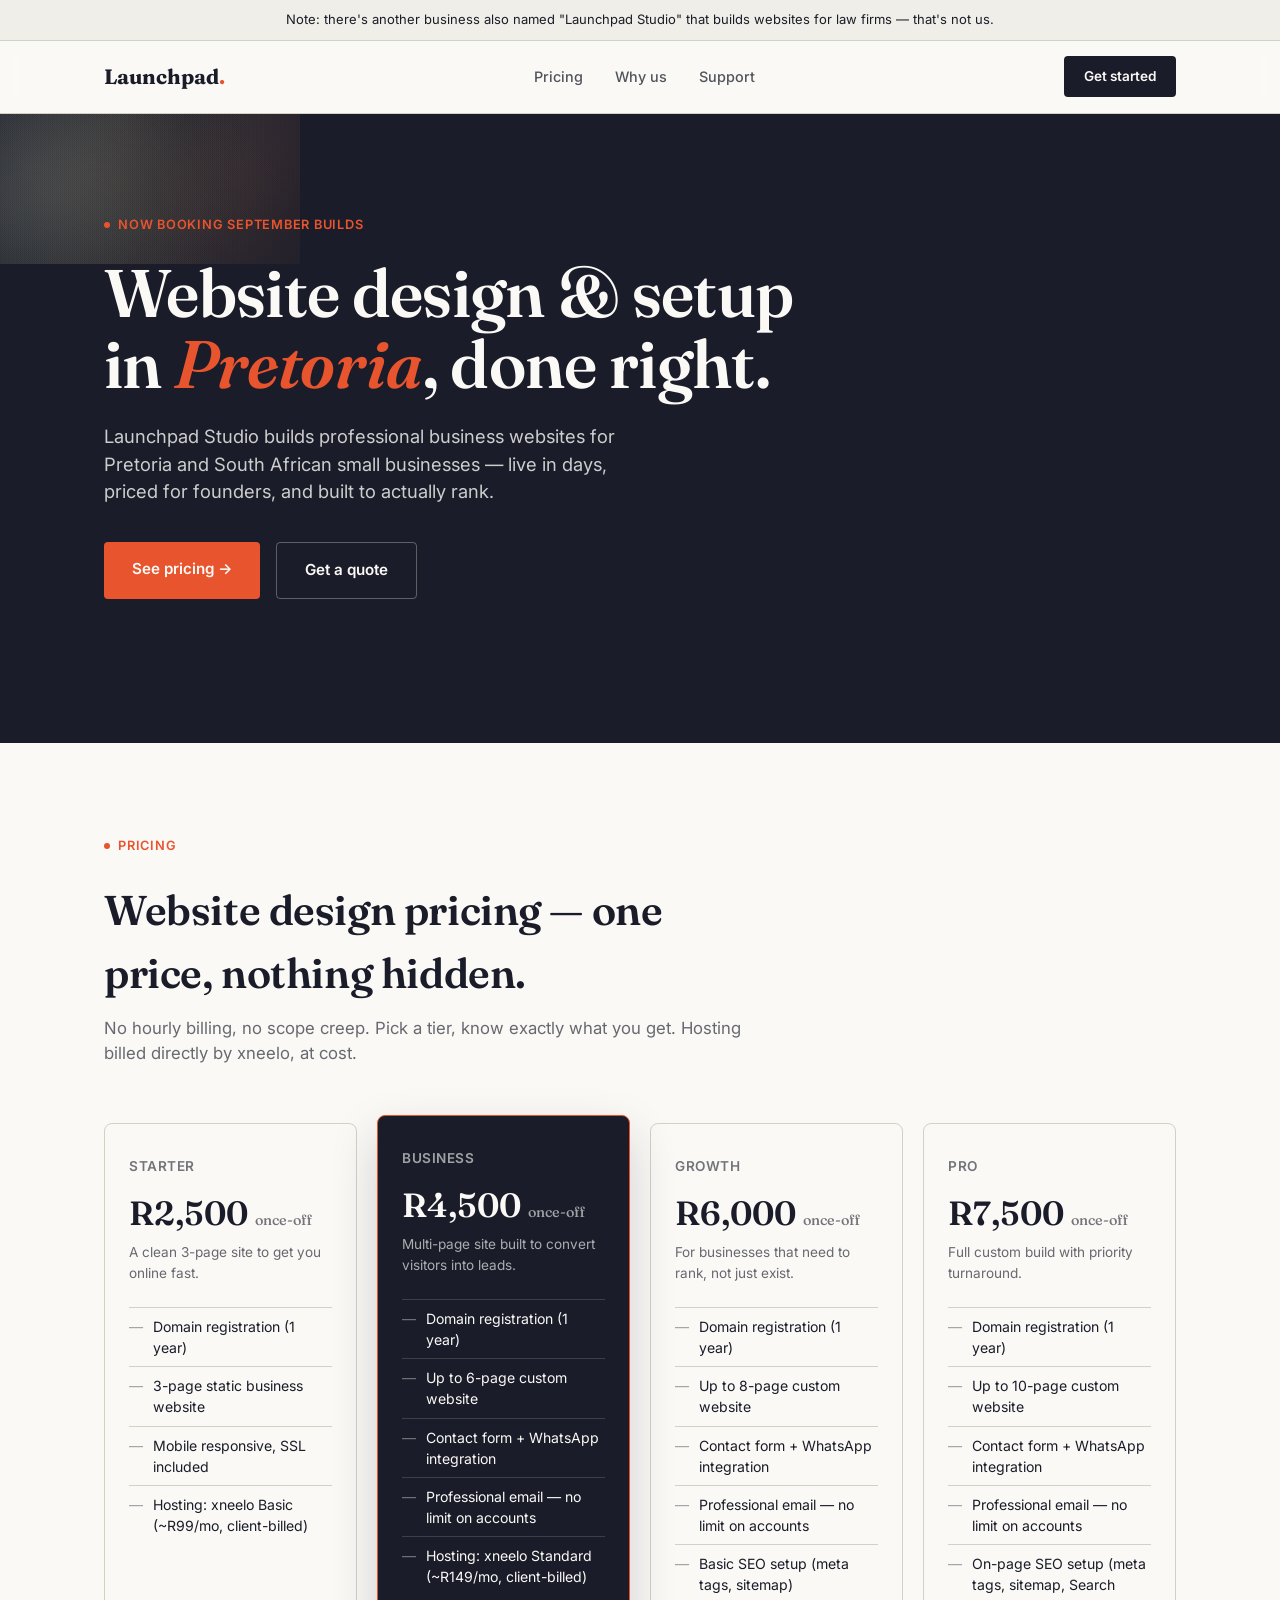
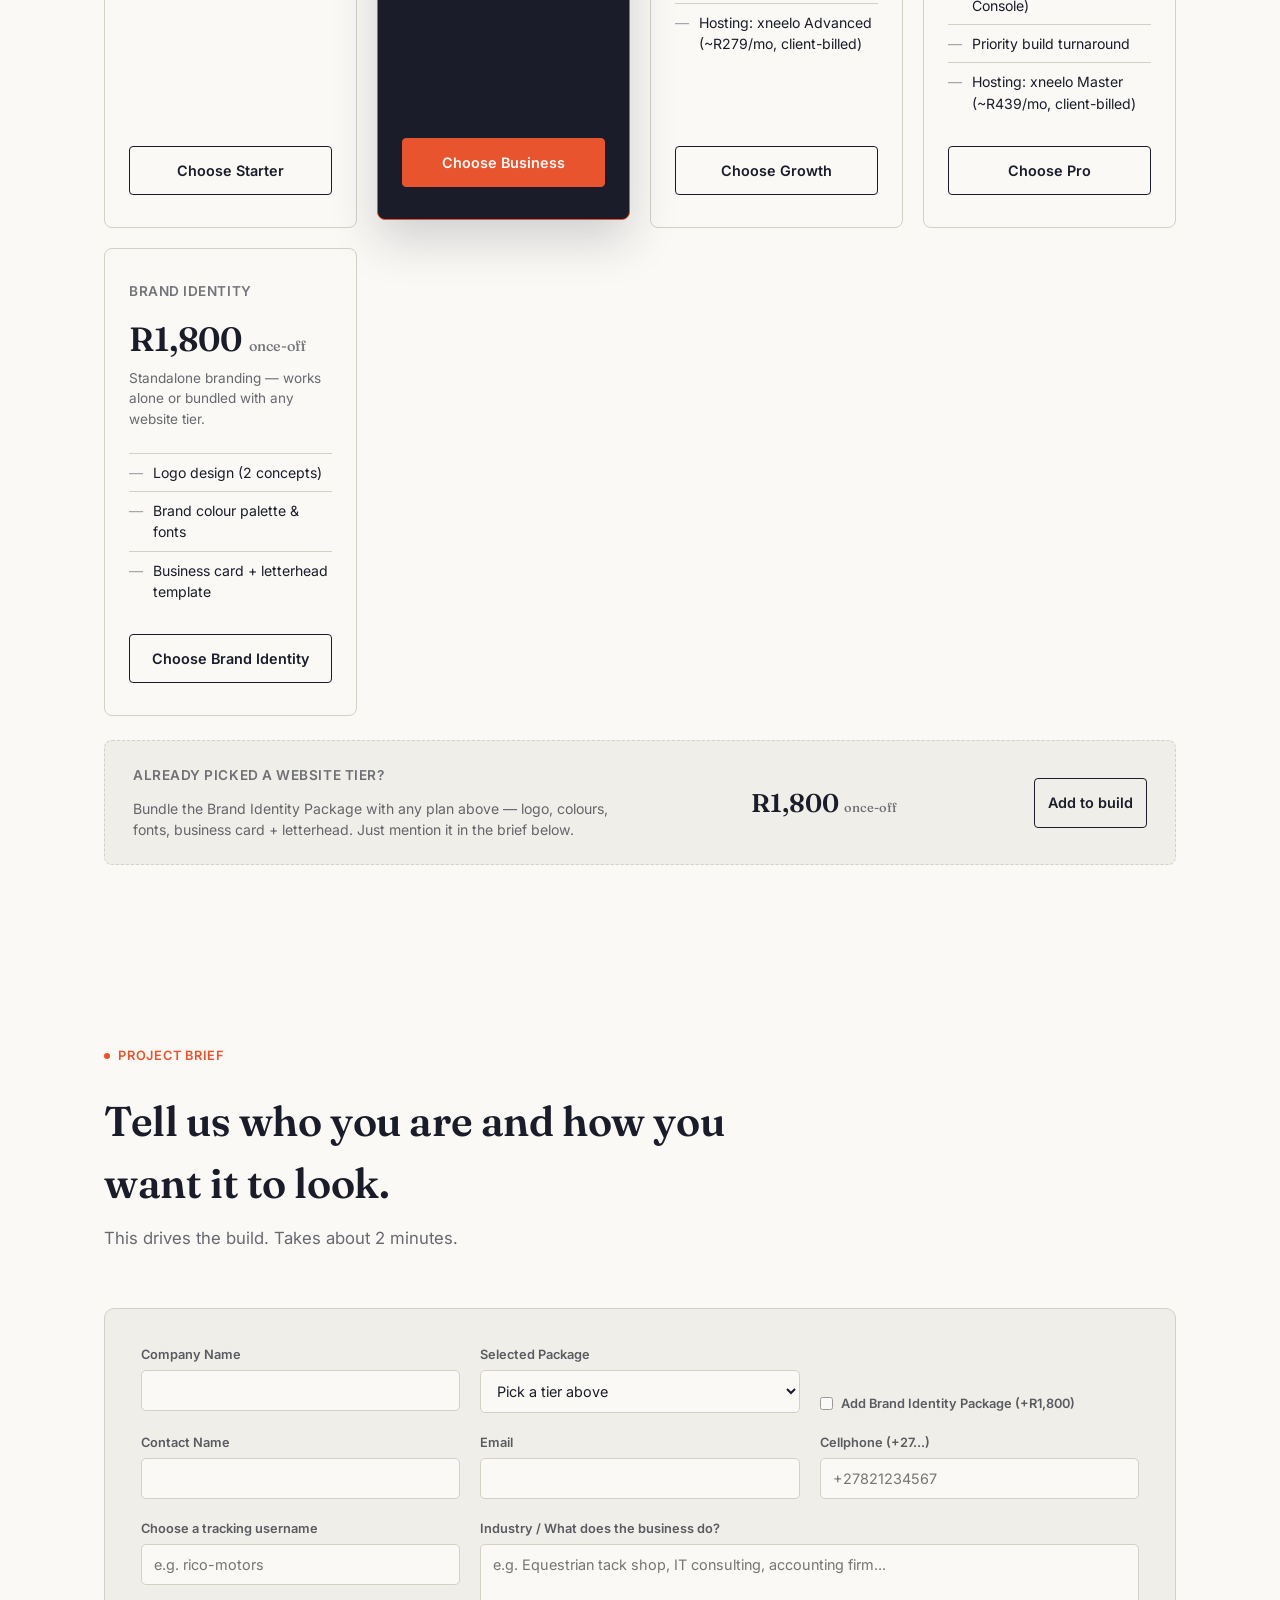
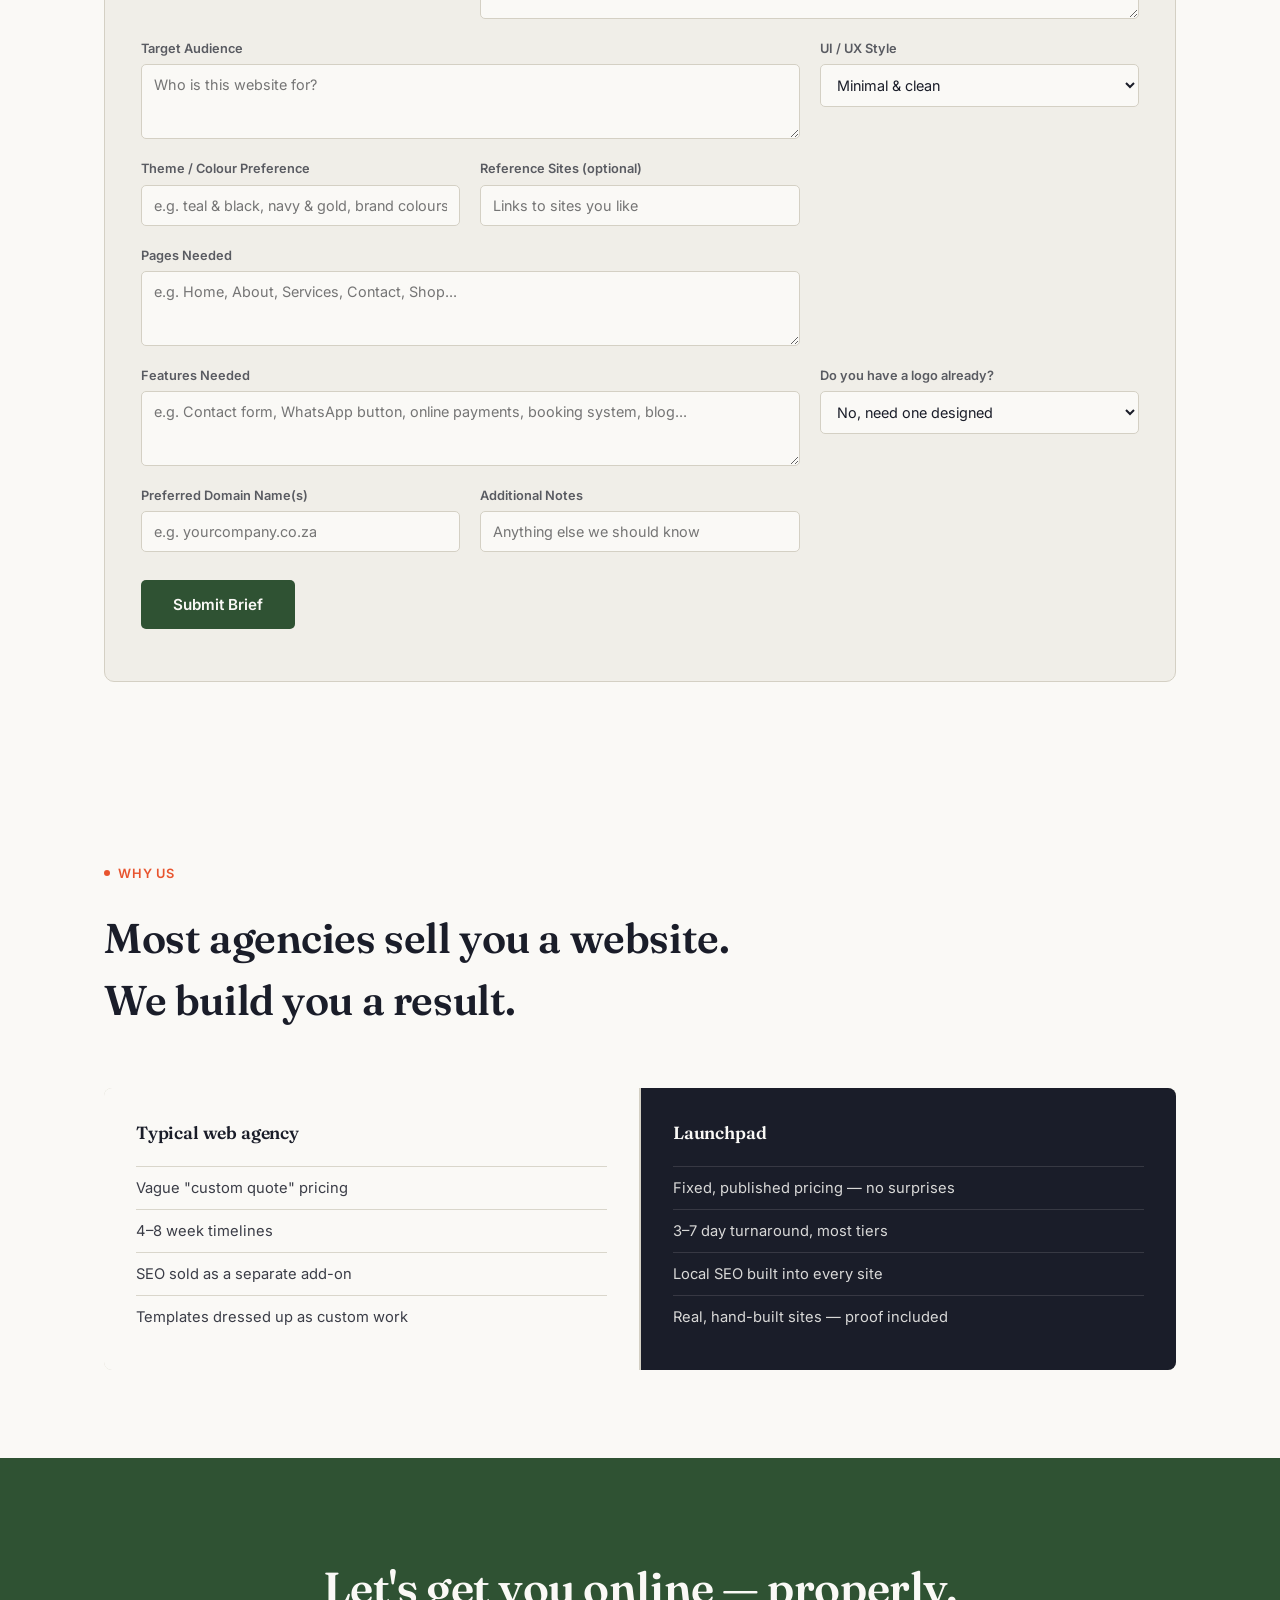
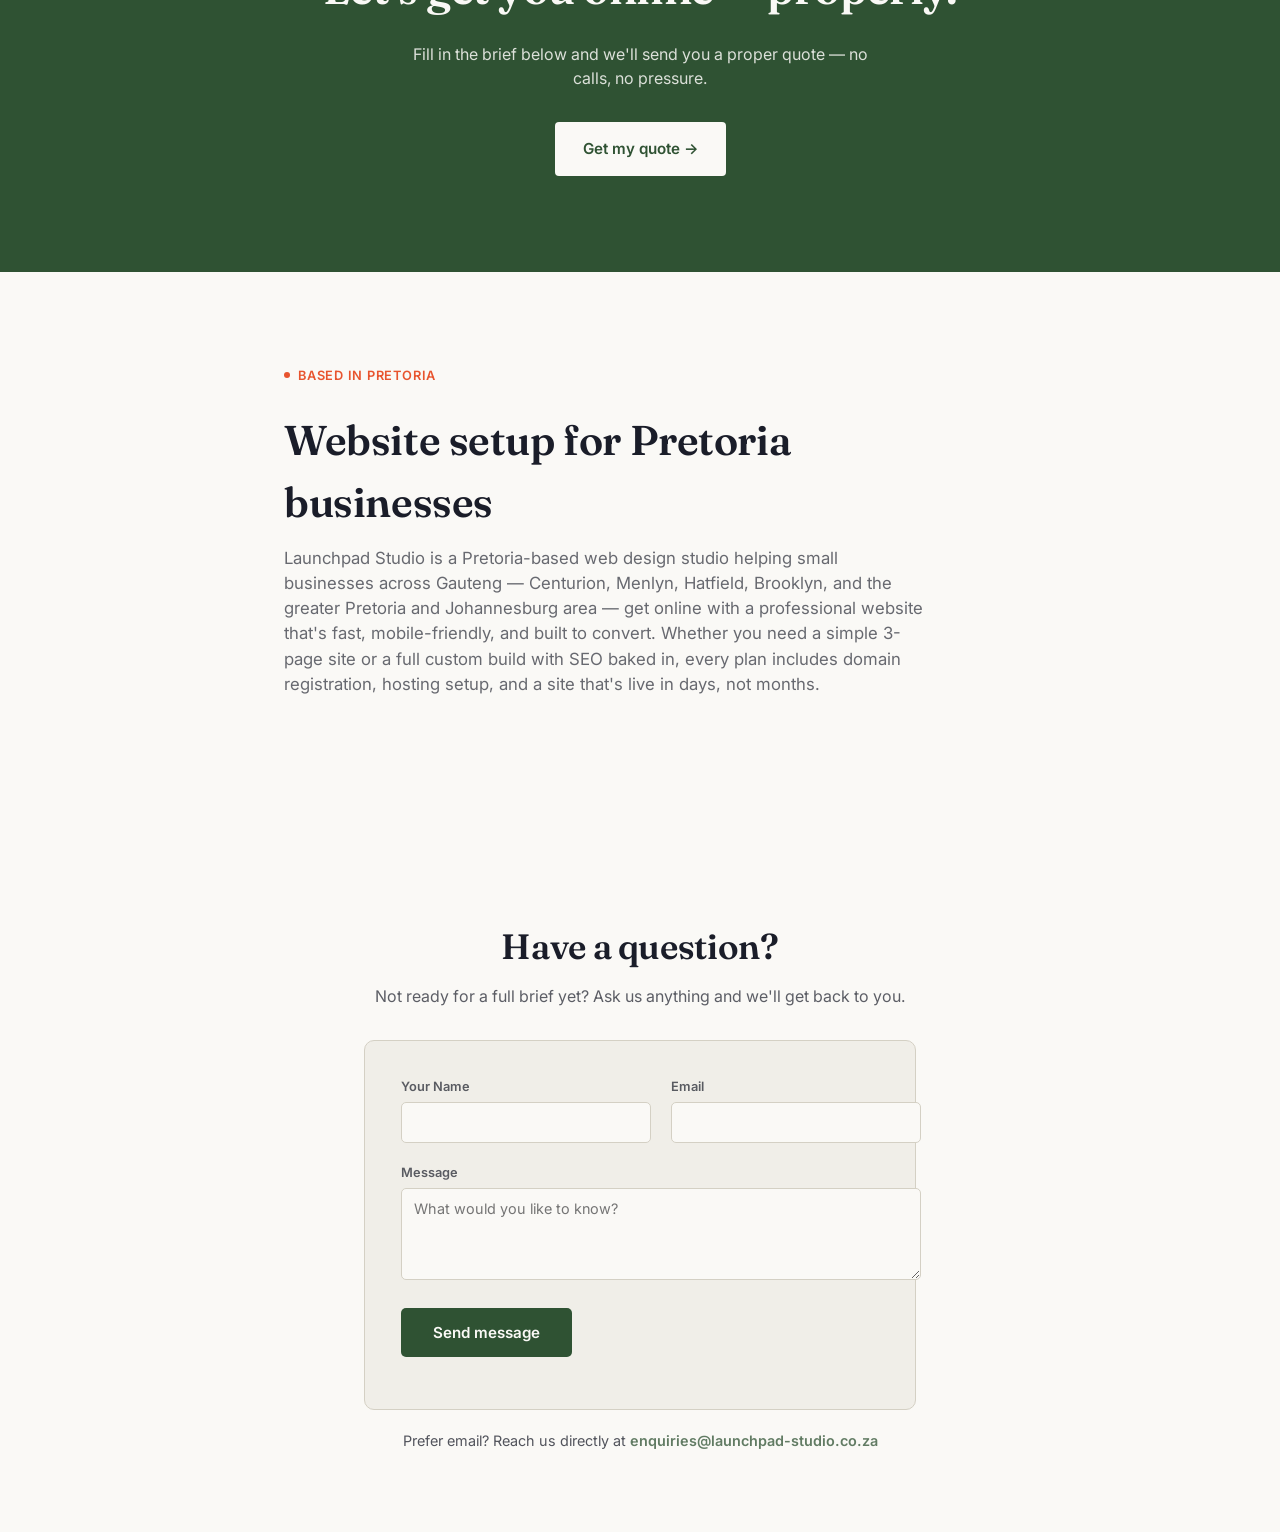
==== commit c19dce8b: "Add files via upload" ====
--- a/index.html
+++ b/index.html
@@ -613,7 +613,14 @@
 </section>
 
 <script>
-const LAUNCHPAD_INGEST_URL = "https://admin.launchpad-studio.co.za/api/ingest-brief";
+// UPDATE THIS after deploying launchpad-intake-worker — use whatever route/
+// subdomain you attach to it in Cloudflare (e.g. https://ingest.launchpad-studio.co.za,
+// or a workers.dev URL if you don't attach a custom domain).
+// The old URL here (admin.launchpad-studio.co.za/api/ingest-brief) pointed at
+// a route that no longer exists in the admin project — that 404 was silently
+// swallowed by the catch block below, which is why orders weren't arriving.
+const LAUNCHPAD_INGEST_URL = "https://ingest.launchpad-studio.co.za/api/ingest-brief";
+const LAUNCHPAD_ENQUIRY_URL = "https://ingest.launchpad-studio.co.za/api/enquiry";
 
 // Web3Forms project brief submission
 const briefForm = document.getElementById('briefForm');
@@ -658,21 +665,39 @@
         // Push straight into the Launchpad admin panel - this IS the order
         // (EFT-based, no payment gateway in the loop).
         try {
-          await fetch(LAUNCHPAD_INGEST_URL, {
+          const ingestRes = await fetch(LAUNCHPAD_INGEST_URL, {
             method: 'POST',
             headers: { 'Content-Type': 'application/json' },
             body: JSON.stringify({
               company_name: plain.company_name || '',
               contact_name: plain.contact_name || '',
-              contact_email: plain.email || '',
-              contact_phone: plain.phone || '',
-              selected_package: plain.package || '',
+              email: plain.email || '',
+              phone: plain.phone || '',
+              package: plain.package || '',
+              add_brand_identity: plain.add_brand_identity || '',
               tracking_username: trackingUsername,
-              ...plain,
+              industry: plain.industry || '',
+              target_audience: plain.target_audience || '',
+              ui_style: plain.ui_style || '',
+              theme_colour: plain.theme_colour || '',
+              reference_sites: plain.reference_sites || '',
+              pages_needed: plain.pages_needed || '',
+              features_needed: plain.features_needed || '',
+              has_logo: plain.has_logo || '',
+              domain_preference: plain.domain_preference || '',
+              additional_notes: plain.additional_notes || '',
             }),
           });
+          if (!ingestRes.ok) {
+            // Web3Forms already has the brief (you'll get that email either way),
+            // but it did NOT reach Turso/the admin panel — this needs a manual
+            // follow-up so the order isn't lost entirely.
+            console.error('Launchpad panel ingest failed:', ingestRes.status, await ingestRes.text().catch(() => ''));
+            briefStatus.textContent += ' (Note: there was an issue syncing to our order system — we still received your email brief and will follow up.)';
+          }
         } catch (panelErr) {
           console.error('Failed to push brief to Launchpad panel:', panelErr);
+          briefStatus.textContent += ' (Note: there was an issue syncing to our order system — we still received your email brief and will follow up.)';
         }
 
         briefForm.reset();
@@ -723,6 +748,26 @@
       if(result.success){
         supportStatus.textContent = "Message sent! We'll get back to you shortly.";
         supportStatus.classList.add('success');
+
+        // Also push into the Launchpad panel's enquiries list, alongside the
+        // Web3Forms email — separate from orders entirely.
+        try {
+          const ingestRes = await fetch(LAUNCHPAD_ENQUIRY_URL, {
+            method: 'POST',
+            headers: { 'Content-Type': 'application/json' },
+            body: JSON.stringify({
+              name: fd.get('name') || '',
+              email: fd.get('email') || '',
+              message: fd.get('message') || '',
+            }),
+          });
+          if (!ingestRes.ok) {
+            console.error('Enquiry panel sync failed:', ingestRes.status, await ingestRes.text().catch(() => ''));
+          }
+        } catch (panelErr) {
+          console.error('Failed to push enquiry to Launchpad panel:', panelErr);
+        }
+
         supportForm.reset();
       } else {
         supportStatus.textContent = 'Something went wrong. Please try again.';
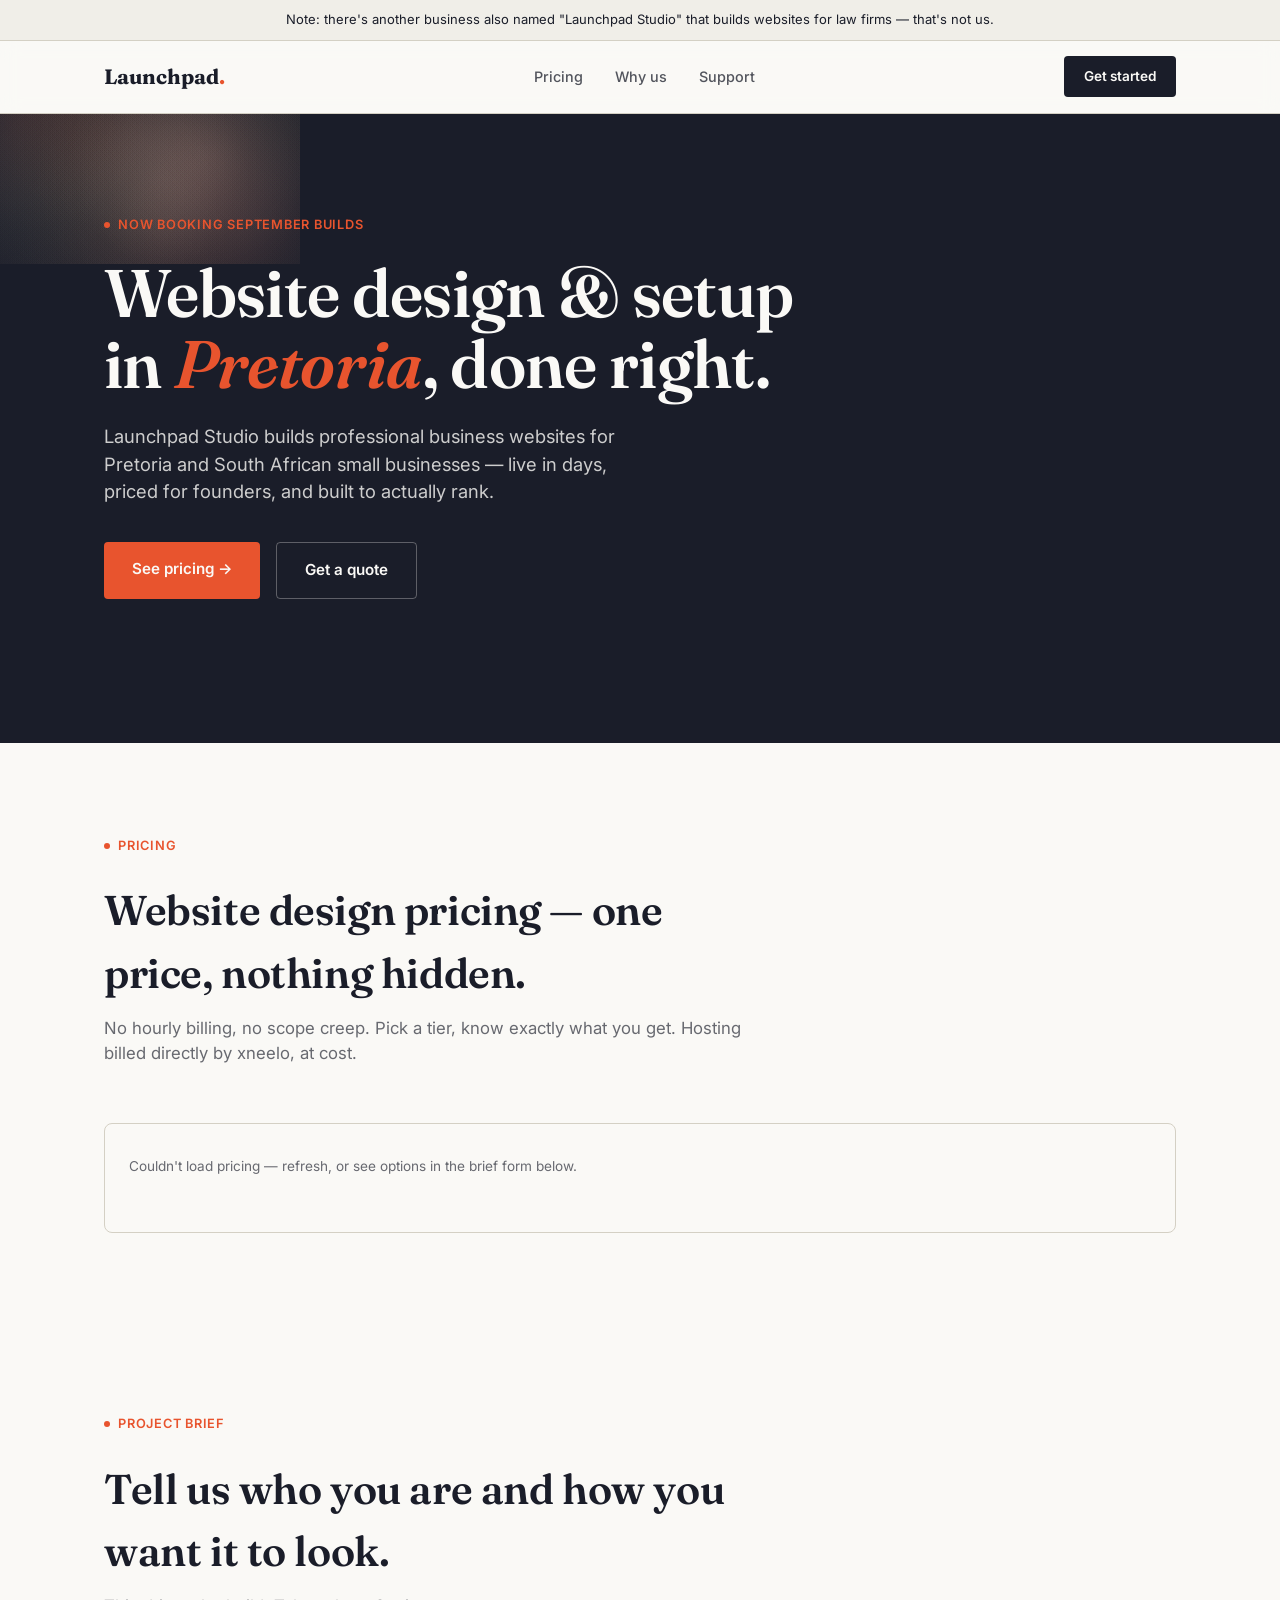
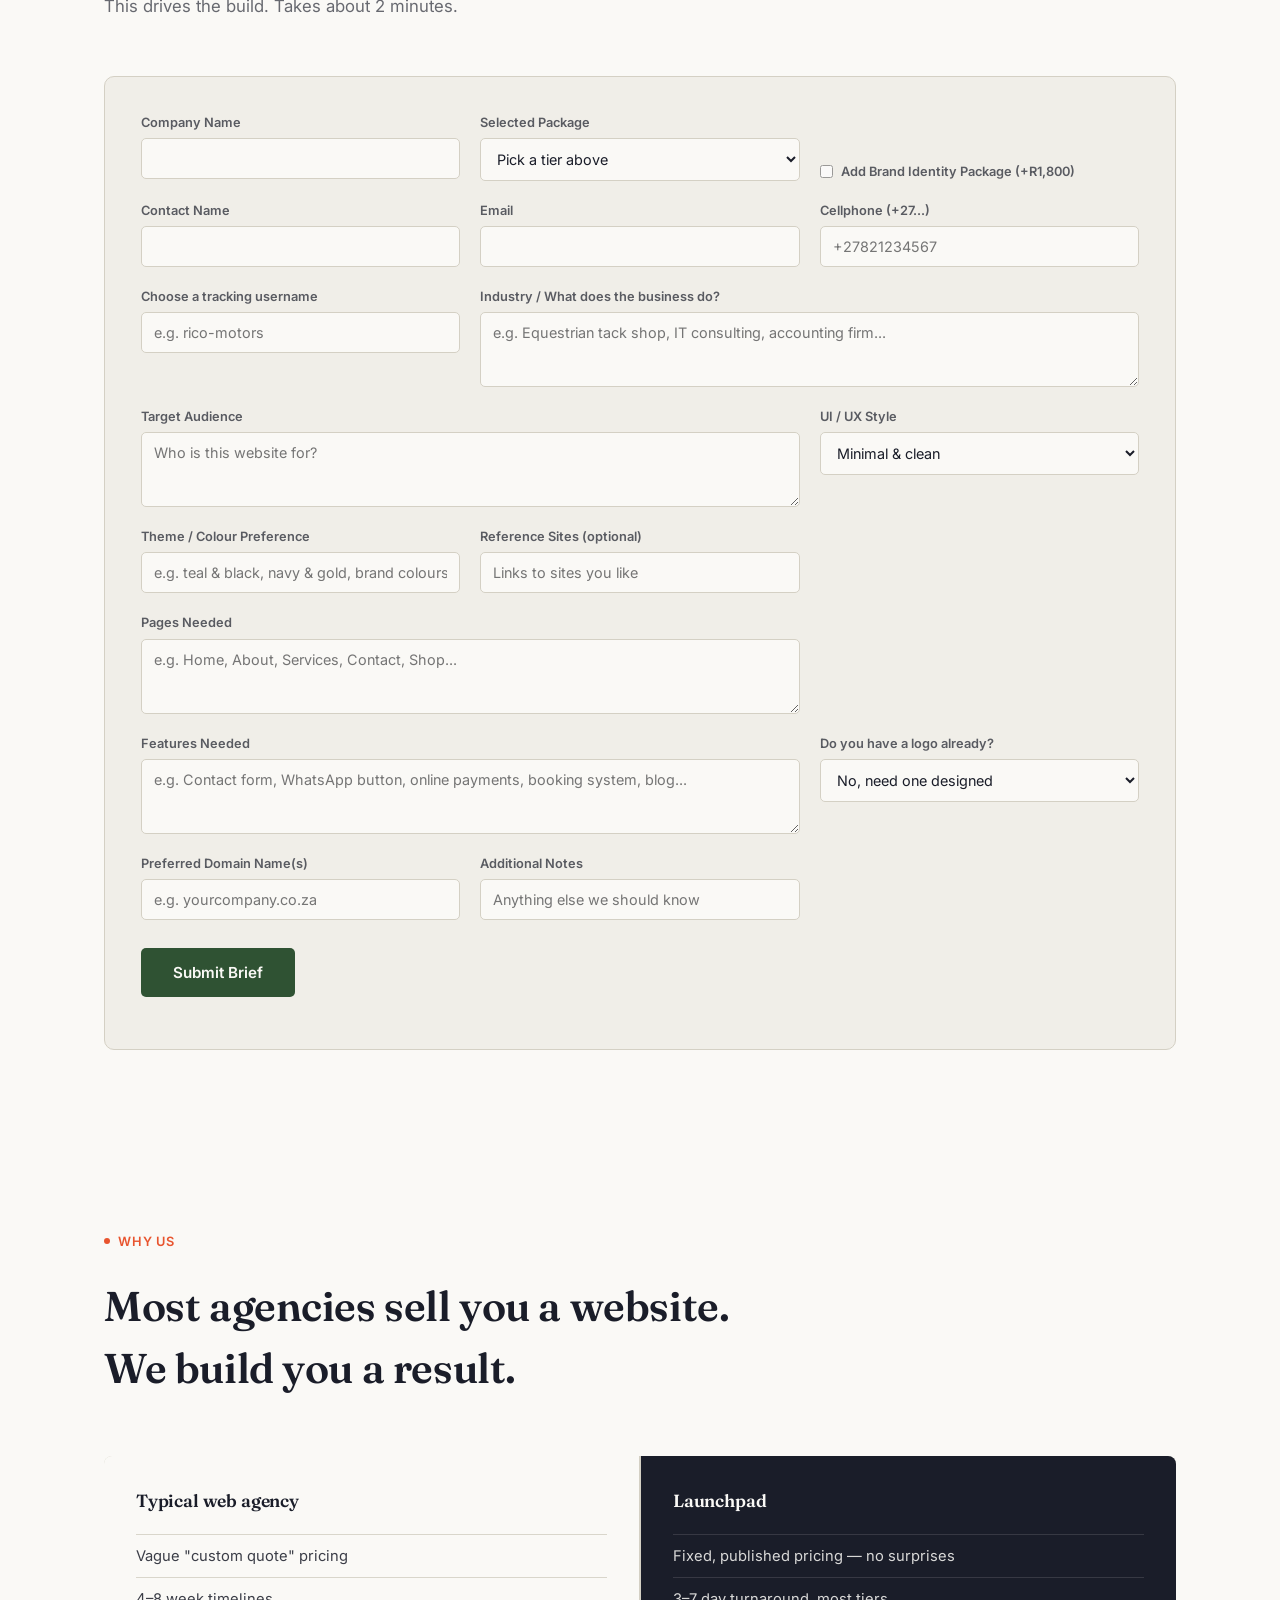
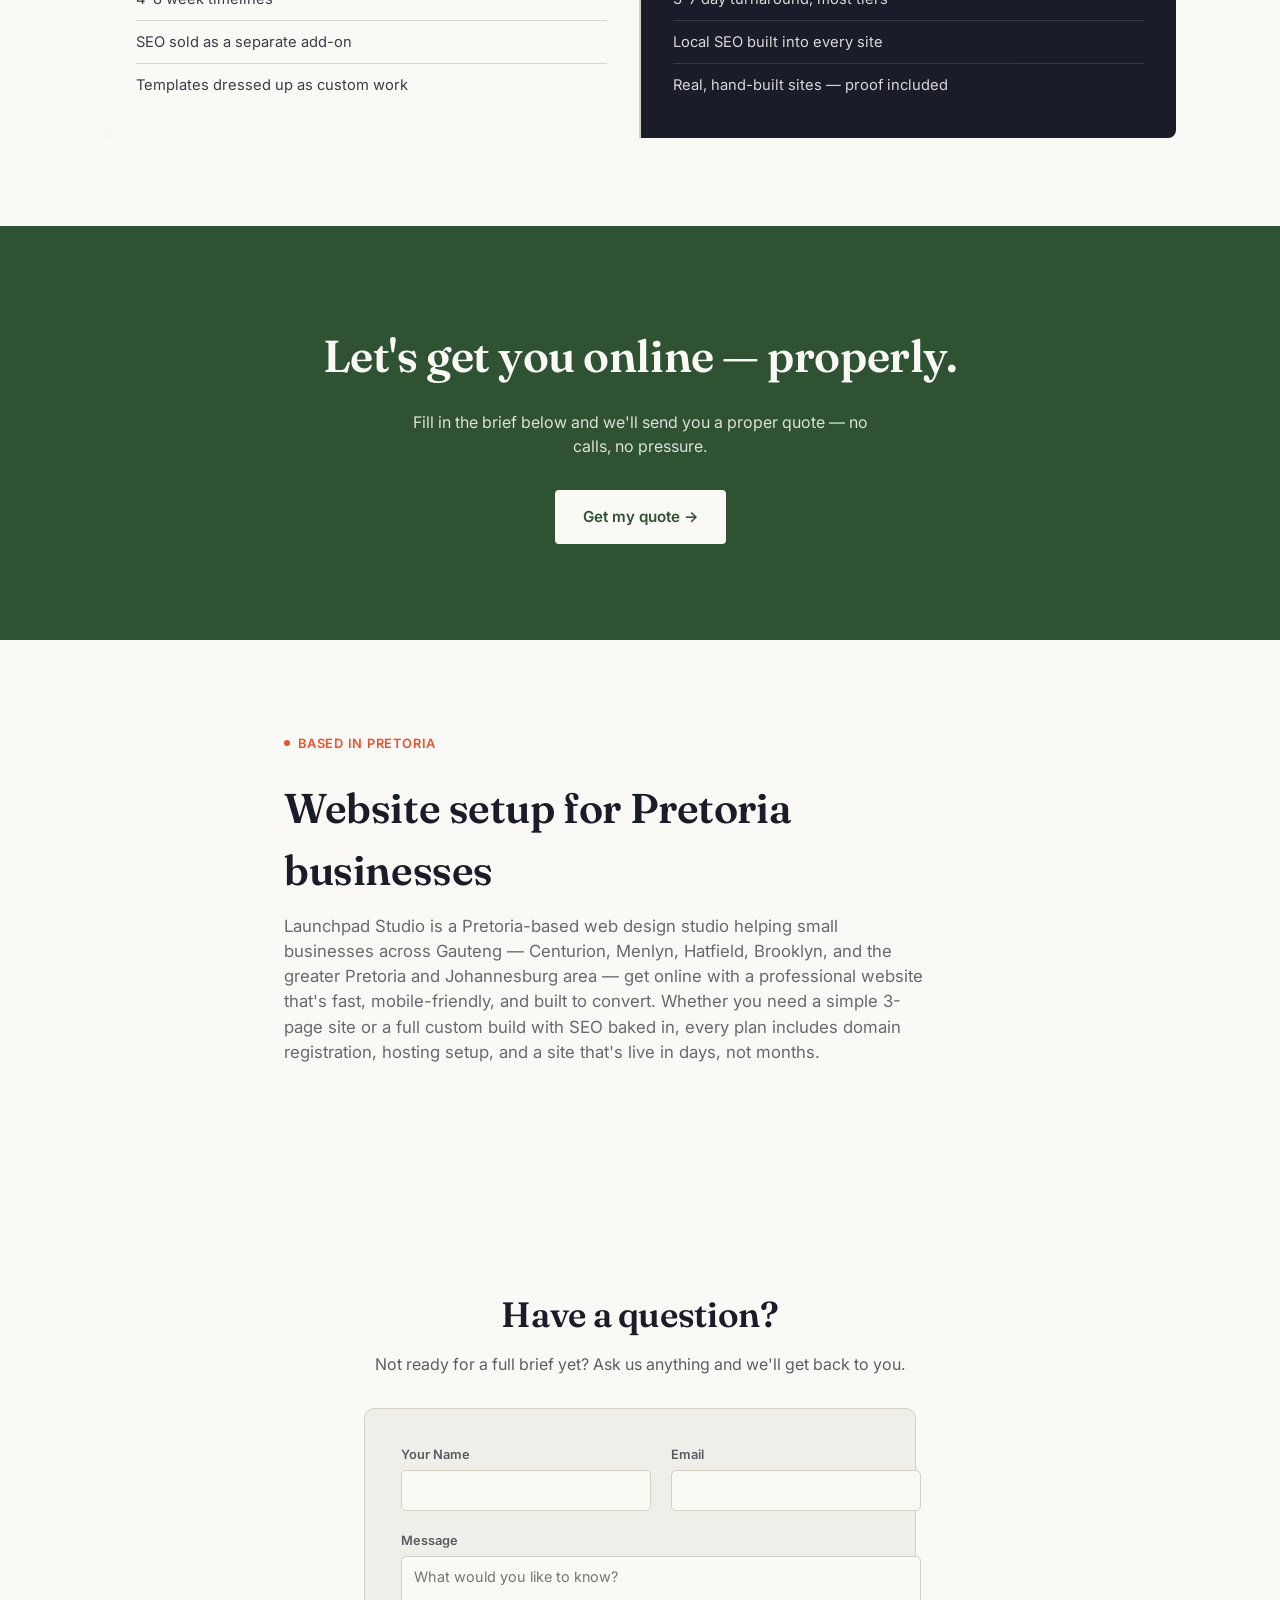
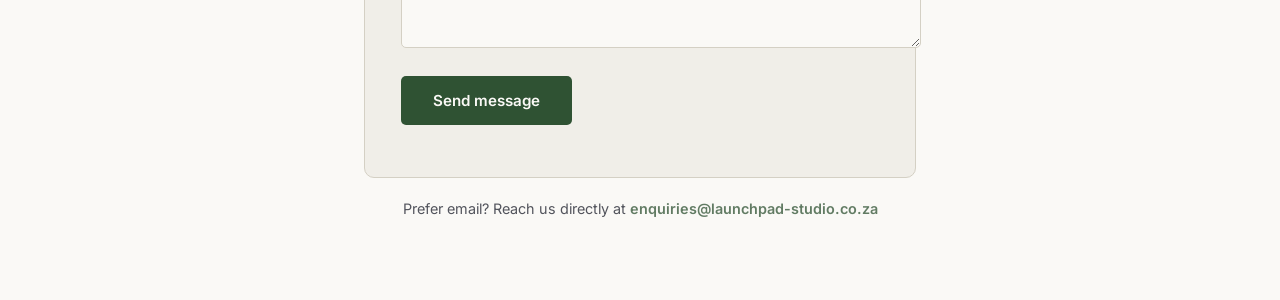
==== commit fe5a4672: "Add files via upload" ====
--- a/index.html
+++ b/index.html
@@ -336,82 +336,11 @@
       <h2>Website design pricing — one price, nothing hidden.</h2>
       <p>No hourly billing, no scope creep. Pick a tier, know exactly what you get. Hosting billed directly by xneelo, at cost.</p>
     </div>
-    <div class="pricing-grid">
-      <div class="plan">
-        <div class="plan-name">Starter</div>
-        <div class="plan-price">R2,500 <span>once-off</span></div>
-        <div class="plan-desc">A clean 3-page site to get you online fast.</div>
-        <ul class="plan-features">
-          <li>Domain registration (1 year)</li>
-          <li>3-page static business website</li>
-          <li>Mobile responsive, SSL included</li>
-          <li>Hosting: xneelo Basic (~R99/mo, client-billed)</li>
-        </ul>
-        <a href="#" class="plan-cta">Choose Starter</a>
-      </div>
-      <div class="plan featured">
-        <div class="plan-name">Business</div>
-        <div class="plan-price">R4,500 <span>once-off</span></div>
-        <div class="plan-desc">Multi-page site built to convert visitors into leads.</div>
-        <ul class="plan-features">
-          <li>Domain registration (1 year)</li>
-          <li>Up to 6-page custom website</li>
-          <li>Contact form + WhatsApp integration</li>
-          <li>Professional email — no limit on accounts</li>
-          <li>Hosting: xneelo Standard (~R149/mo, client-billed)</li>
-        </ul>
-        <a href="#" class="plan-cta">Choose Business</a>
-      </div>
-      <div class="plan">
-        <div class="plan-name">Growth</div>
-        <div class="plan-price">R6,000 <span>once-off</span></div>
-        <div class="plan-desc">For businesses that need to rank, not just exist.</div>
-        <ul class="plan-features">
-          <li>Domain registration (1 year)</li>
-          <li>Up to 8-page custom website</li>
-          <li>Contact form + WhatsApp integration</li>
-          <li>Professional email — no limit on accounts</li>
-          <li>Basic SEO setup (meta tags, sitemap)</li>
-          <li>Hosting: xneelo Advanced (~R279/mo, client-billed)</li>
-        </ul>
-        <a href="#" class="plan-cta">Choose Growth</a>
-      </div>
-      <div class="plan">
-        <div class="plan-name">Pro</div>
-        <div class="plan-price">R7,500 <span>once-off</span></div>
-        <div class="plan-desc">Full custom build with priority turnaround.</div>
-        <ul class="plan-features">
-          <li>Domain registration (1 year)</li>
-          <li>Up to 10-page custom website</li>
-          <li>Contact form + WhatsApp integration</li>
-          <li>Professional email — no limit on accounts</li>
-          <li>On-page SEO setup (meta tags, sitemap, Search Console)</li>
-          <li>Priority build turnaround</li>
-          <li>Hosting: xneelo Master (~R439/mo, client-billed)</li>
-        </ul>
-        <a href="#" class="plan-cta">Choose Pro</a>
-      </div>
-      <div class="plan">
-        <div class="plan-name">Brand Identity</div>
-        <div class="plan-price">R1,800 <span>once-off</span></div>
-        <div class="plan-desc">Standalone branding — works alone or bundled with any website tier.</div>
-        <ul class="plan-features">
-          <li>Logo design (2 concepts)</li>
-          <li>Brand colour palette & fonts</li>
-          <li>Business card + letterhead template</li>
-        </ul>
-        <a href="#brief" class="plan-cta">Choose Brand Identity</a>
-      </div>
+    <div class="pricing-grid" id="pricing-grid">
+      <div class="plan"><div class="plan-desc">Loading plans…</div></div>
     </div>
 
-    <div class="addon-card">
-      <div class="addon-info">
-        <div class="plan-name">Already picked a website tier?</div>
-        <div class="addon-desc">Bundle the Brand Identity Package with any plan above — logo, colours, fonts, business card + letterhead. Just mention it in the brief below.</div>
-      </div>
-      <div class="addon-price">R1,800 <span>once-off</span></div>
-      <a href="#brief" class="plan-cta addon-cta">Add to build</a>
-    </div>
+    <div id="addon-card-slot"></div>
   </div>
 </section>
 
@@ -435,13 +364,8 @@
         </div>
         <div class="field">
           <label>Selected Package</label>
-          <select name="package">
+          <select name="package" id="package-select">
             <option value="">Pick a tier above</option>
-            <option value="Starter">Starter — R2,500</option>
-            <option value="Business">Business — R4,500</option>
-            <option value="Growth">Growth — R6,000</option>
-            <option value="Pro">Pro — R7,500</option>
-            <option value="Brand Identity">Brand Identity — R1,800</option>
           </select>
         </div>
         <div class="field" style="justify-content:flex-end">
@@ -621,6 +545,59 @@
 // swallowed by the catch block below, which is why orders weren't arriving.
 const LAUNCHPAD_INGEST_URL = "https://ingest.launchpad-studio.co.za/api/ingest-brief";
 const LAUNCHPAD_ENQUIRY_URL = "https://ingest.launchpad-studio.co.za/api/enquiry";
+const LAUNCHPAD_PLANS_URL = "https://ingest.launchpad-studio.co.za/plans";
+
+// Pricing section + package <select> are populated from the admin-managed
+// plans table so Rico can edit tiers without touching this file.
+async function loadPlans() {
+  const grid = document.getElementById('pricing-grid');
+  const select = document.getElementById('package-select');
+  const addonSlot = document.getElementById('addon-card-slot');
+  try {
+    const res = await fetch(LAUNCHPAD_PLANS_URL);
+    if (!res.ok) throw new Error('bad response');
+    const plans = await res.json();
+
+    const tiers = plans.filter(p => !p.is_addon);
+    const addons = plans.filter(p => p.is_addon);
+
+    grid.innerHTML = tiers.map((p, i) => `
+      <div class="plan${i === 1 ? ' featured' : ''}">
+        <div class="plan-name">${escapePlanHtml(p.name)}</div>
+        <div class="plan-price">R${p.price_rand.toLocaleString()} <span>once-off</span></div>
+        <div class="plan-desc">${escapePlanHtml(p.description || '')}</div>
+        <ul class="plan-features">
+          ${p.features.map(f => `<li>${escapePlanHtml(f)}</li>`).join('')}
+        </ul>
+        <a href="#brief" class="plan-cta">Choose ${escapePlanHtml(p.name)}</a>
+      </div>
+    `).join('') || '<div class="plan"><div class="plan-desc">No plans available right now.</div></div>';
+
+    select.innerHTML = '<option value="">Pick a tier above</option>' +
+      plans.map(p => `<option value="${escapePlanHtml(p.name)}">${escapePlanHtml(p.name)} — R${p.price_rand.toLocaleString()}</option>`).join('');
+
+    addonSlot.innerHTML = addons.map(a => `
+      <div class="addon-card">
+        <div class="addon-info">
+          <div class="plan-name">${escapePlanHtml(a.name)}</div>
+          <div class="addon-desc">${escapePlanHtml(a.description || '')}</div>
+        </div>
+        <div class="addon-price">R${a.price_rand.toLocaleString()} <span>once-off</span></div>
+        <a href="#brief" class="plan-cta addon-cta">Add to build</a>
+      </div>
+    `).join('');
+  } catch (err) {
+    grid.innerHTML = '<div class="plan"><div class="plan-desc">Couldn\'t load pricing — refresh, or see options in the brief form below.</div></div>';
+  }
+}
+
+function escapePlanHtml(str) {
+  const div = document.createElement('div');
+  div.textContent = str || '';
+  return div.innerHTML;
+}
+
+loadPlans();
 
 // Web3Forms project brief submission
 const briefForm = document.getElementById('briefForm');
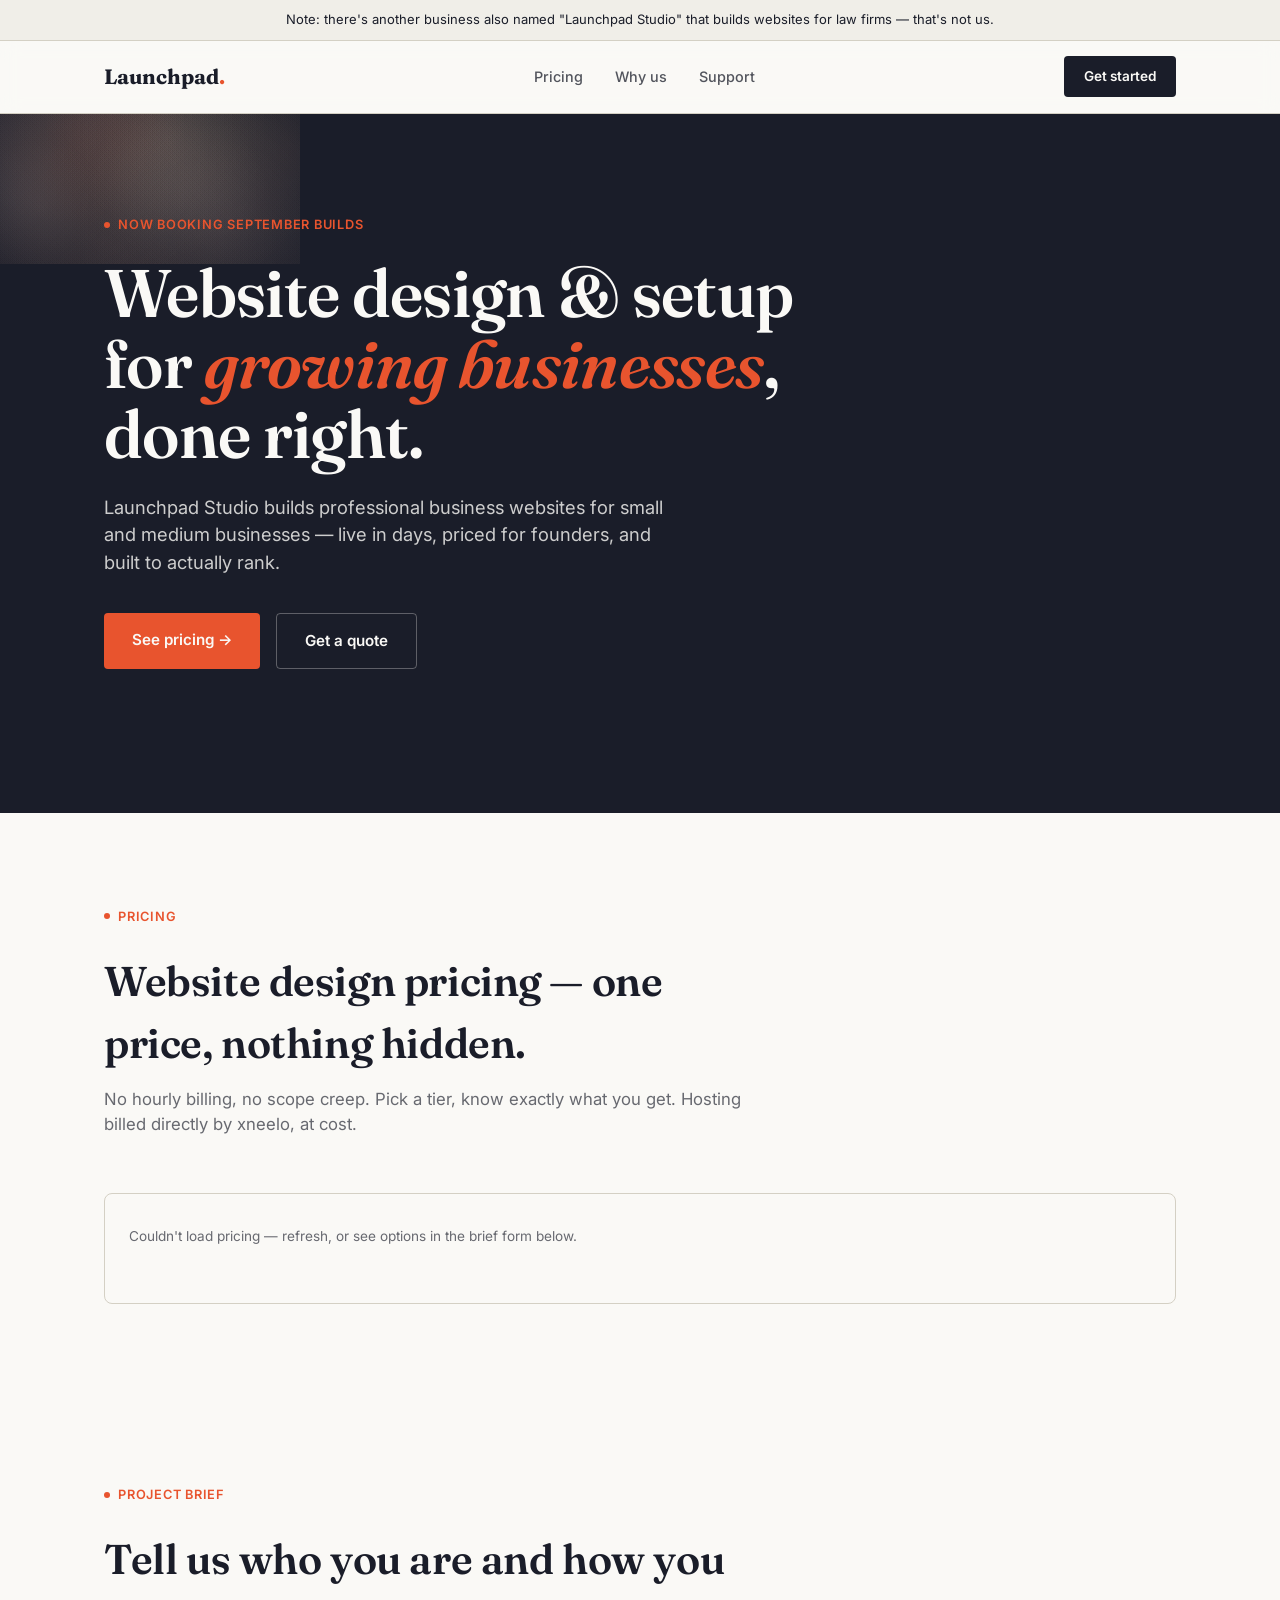
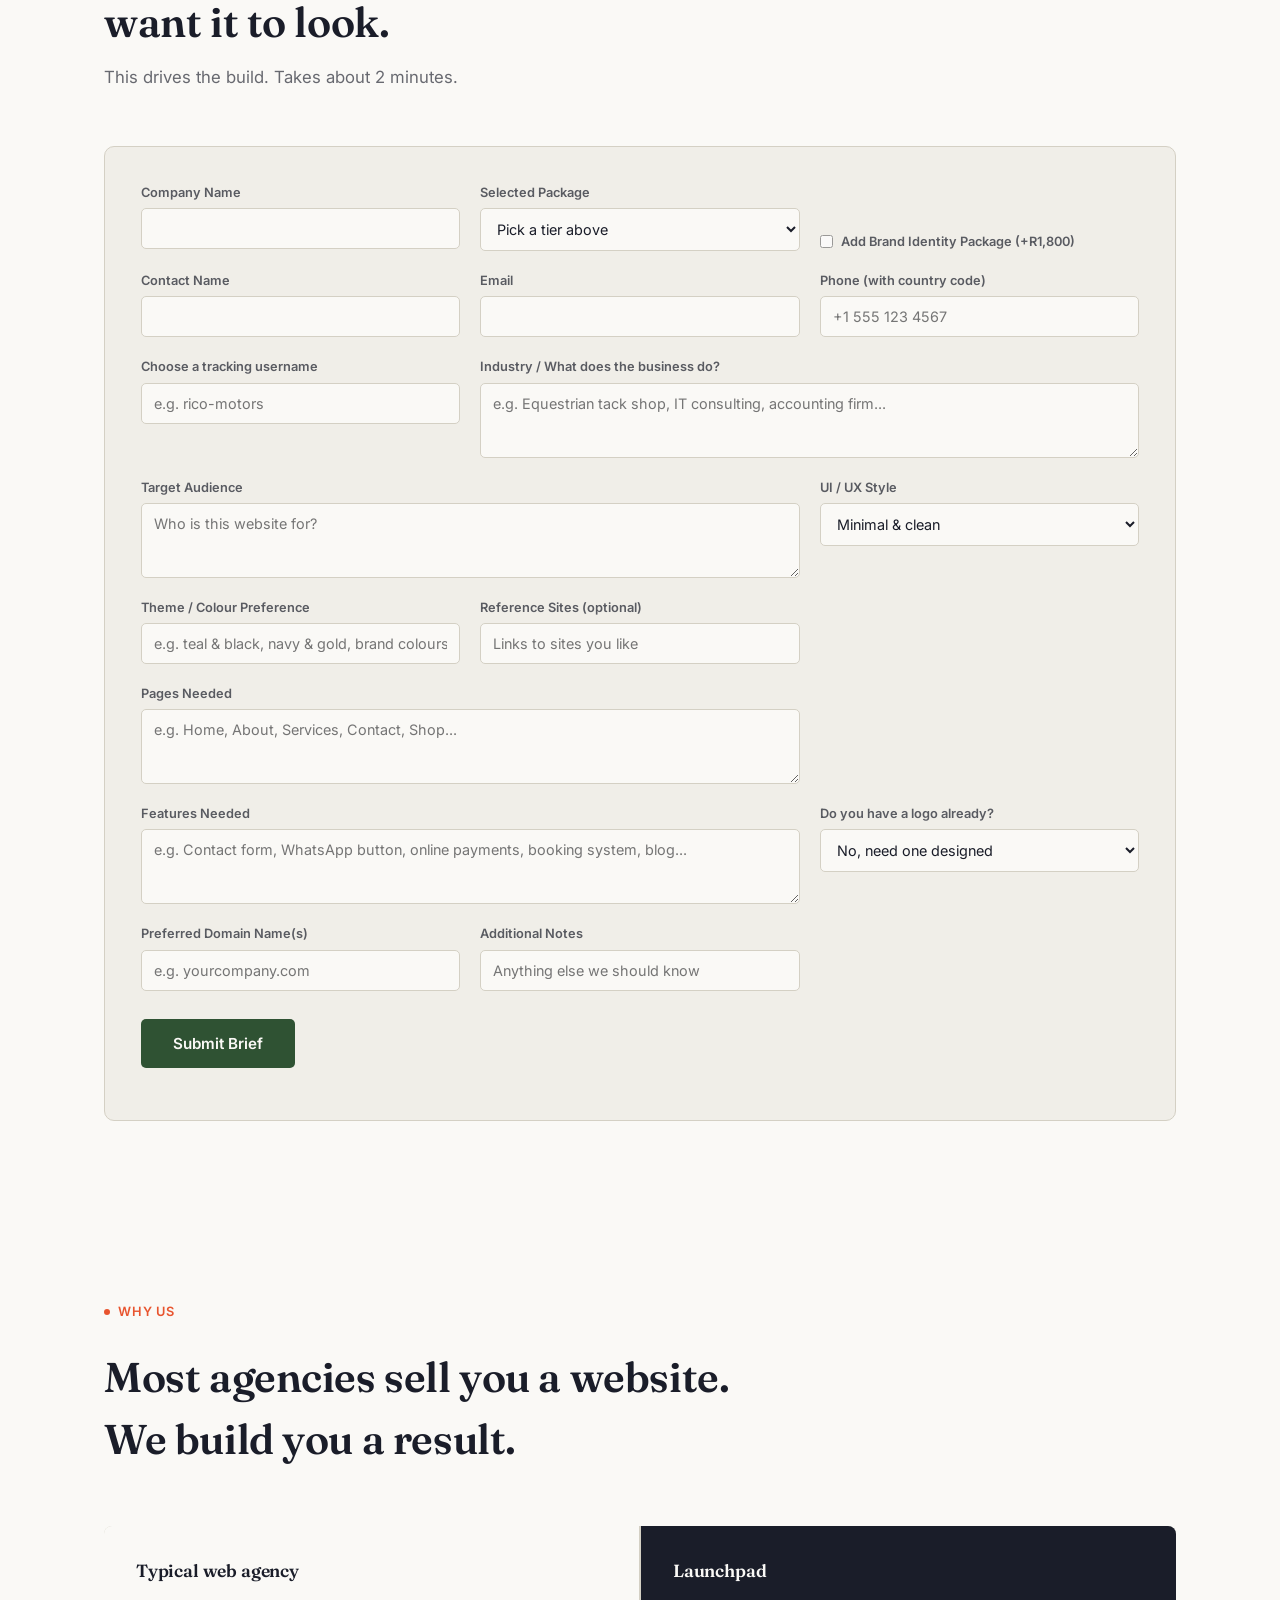
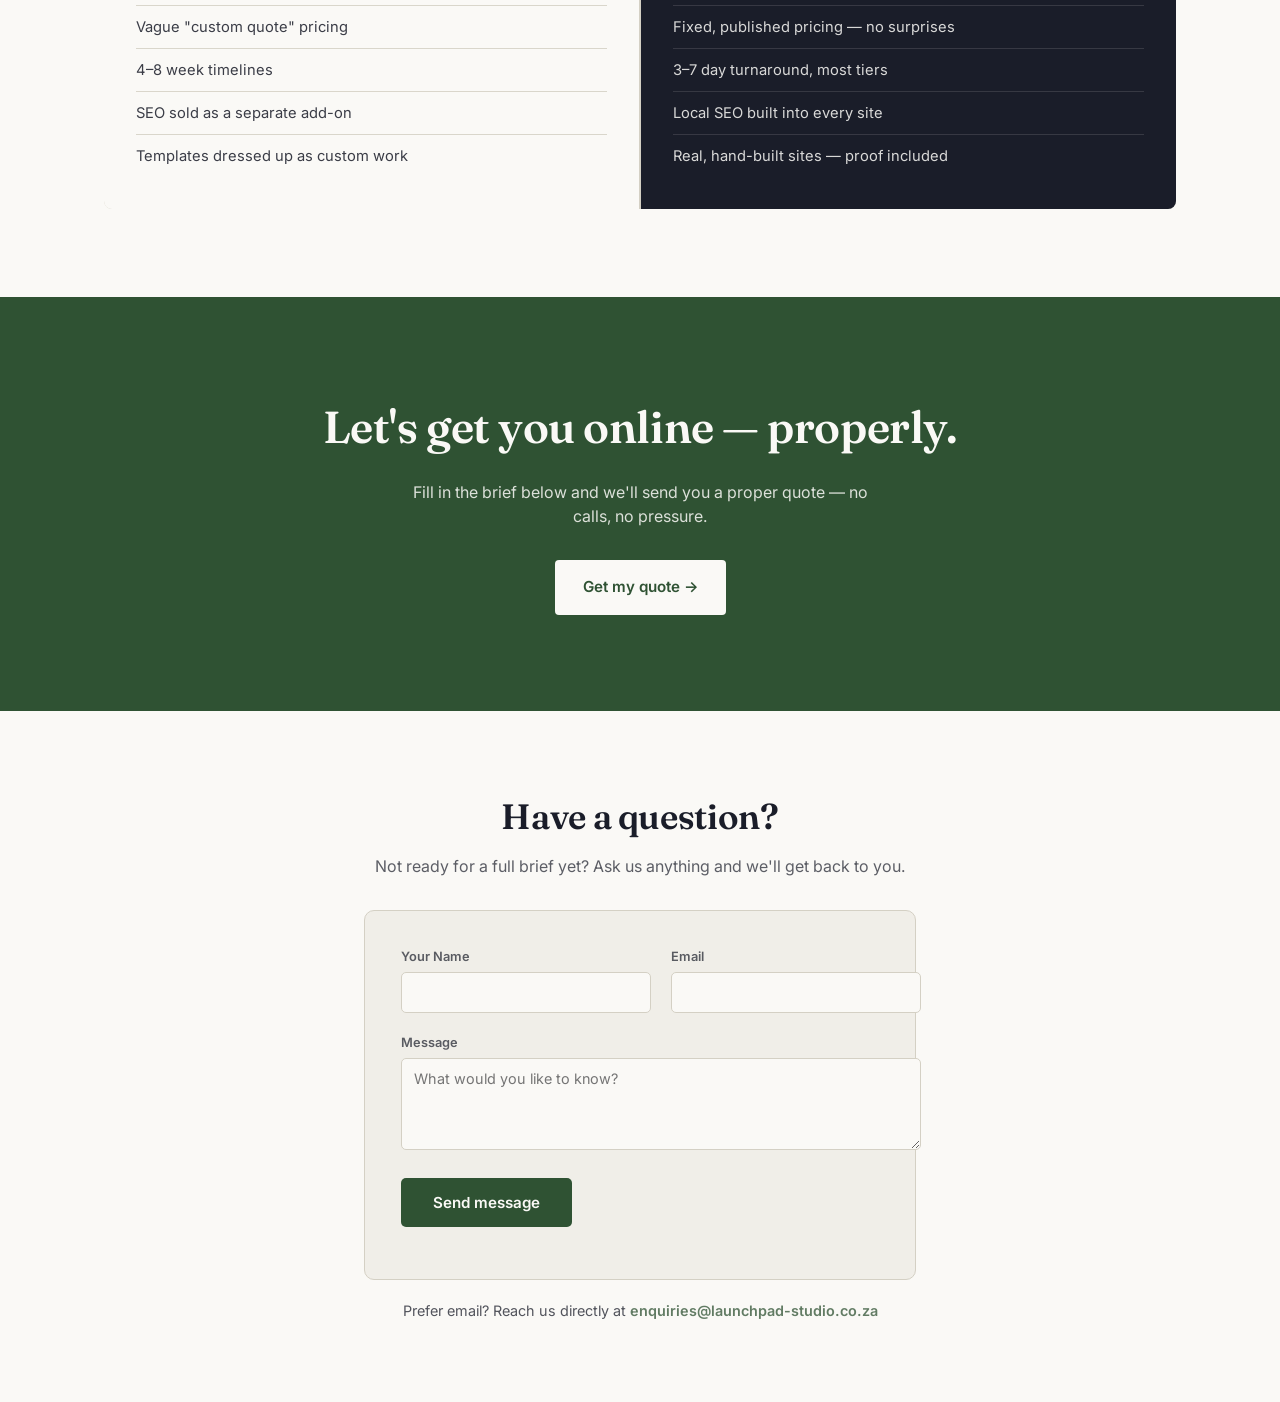
==== commit 2d92950c: "Rename index (2).html to index.html" ====
--- a/index.html
+++ b/index.html
@@ -3,34 +3,24 @@
 <head>
 <meta charset="UTF-8">
 <meta name="viewport" content="width=device-width, initial-scale=1.0">
-<title>Website Design & Setup Pretoria | Launchpad Studio</title>
-<meta name="description" content="Launchpad Studio builds professional business websites in Pretoria and across South Africa. Fixed pricing from R2,500, live in days, no hidden fees. Get a quote today.">
+<title>Website Design & Setup for Small & Medium Businesses | Launchpad Studio</title>
+<meta name="description" content="Launchpad Studio builds professional websites for small and medium businesses. Fixed pricing from R2,500, live in days, no hidden fees. Get a quote today.">
 <link rel="canonical" href="https://launchpad-studio.co.za/">
-<meta property="og:title" content="Website Design & Setup Pretoria | Launchpad Studio">
-<meta property="og:description" content="Professional business websites for South African small businesses — built in days, priced for founders, from R2,500.">
+<meta property="og:title" content="Website Design & Setup for Small & Medium Businesses | Launchpad Studio">
+<meta property="og:description" content="Professional websites for small and medium businesses — built in days, priced for founders, from R2,500.">
 <meta property="og:type" content="website">
 <meta property="og:url" content="https://launchpad-studio.co.za/">
-<meta property="og:locale" content="en_ZA">
+<meta property="og:locale" content="en">
 <meta name="twitter:card" content="summary_large_image">
 <script type="application/ld+json">
 {
   "@context": "https://schema.org",
   "@type": "ProfessionalService",
   "name": "Launchpad Studio",
-  "description": "Website design and setup for small businesses in Pretoria and across South Africa.",
+  "description": "Website design and setup for small and medium businesses.",
   "url": "https://launchpad-studio.co.za/",
   "email": "enquiries@launchpad-studio.co.za",
   "telephone": "+27714022203",
-  "areaServed": [
-    { "@type": "City", "name": "Pretoria" },
-    { "@type": "Country", "name": "South Africa" }
-  ],
-  "address": {
-    "@type": "PostalAddress",
-    "addressLocality": "Pretoria",
-    "addressRegion": "Gauteng",
-    "addressCountry": "ZA"
-  },
   "priceRange": "R1,800 - R7,500",
   "makesOffer": [
     { "@type": "Offer", "name": "Starter Website", "price": "2500", "priceCurrency": "ZAR" },
@@ -190,6 +180,11 @@
     transform:translateY(-8px);
     box-shadow:0 20px 48px rgba(26,29,41,0.18);
   }
+  .usd-box{margin-top:40px;padding:24px 28px;border:1px solid var(--stone);border-radius:12px;}
+  .usd-box h3{font-family:'Fraunces',serif;font-size:1.25rem;font-weight:600;margin-bottom:4px;}
+  .usd-note{font-size:0.8rem;opacity:0.6;margin-bottom:14px;}
+  .usd-row{display:flex;justify-content:space-between;gap:16px;padding:9px 0;border-top:1px solid var(--stone);font-size:0.92rem;}
+  .usd-row b{font-weight:600;white-space:nowrap;}
   .plan-name{font-size:0.85rem;font-weight:600;text-transform:uppercase;letter-spacing:0.04em;opacity:0.6;margin-bottom:12px;}
   .plan-price{font-family:'Fraunces',serif;font-size:2.1rem;font-weight:600;margin-bottom:4px;}
   .plan-price span{font-size:0.9rem;font-weight:500;opacity:0.6;}
@@ -320,8 +315,8 @@
   <canvas class="phantom-canvas" id="phantom"></canvas>
   <div class="wrap hero-inner">
     <div class="eyebrow">Now booking September builds</div>
-    <h1>Website design & setup<br>in <em>Pretoria</em>, done right.</h1>
-    <p class="lead">Launchpad Studio builds professional business websites for Pretoria and South African small businesses — live in days, priced for founders, and built to actually rank.</p>
+    <h1>Website design & setup<br>for <em>growing businesses</em>, done right.</h1>
+    <p class="lead">Launchpad Studio builds professional business websites for small and medium businesses — live in days, priced for founders, and built to actually rank.</p>
     <div class="hero-ctas">
       <a href="#pricing" class="btn-primary">See pricing →</a>
       <a href="#brief" class="btn-ghost">Get a quote</a>
@@ -341,6 +336,12 @@
     </div>
 
     <div id="addon-card-slot"></div>
+
+    <div class="usd-box" id="usd-box" hidden>
+      <h3>Prices in US dollars</h3>
+      <div class="usd-note" id="usd-note"></div>
+      <div id="usd-rows"></div>
+    </div>
   </div>
 </section>
 
@@ -384,8 +385,8 @@
           <input type="email" name="email" required>
         </div>
         <div class="field">
-          <label>Cellphone (+27...)</label>
-          <input type="tel" name="phone" placeholder="+27821234567">
+          <label>Phone (with country code)</label>
+          <input type="tel" name="phone" placeholder="+1 555 123 4567">
         </div>
         <div class="field">
           <label>Choose a tracking username</label>
@@ -441,7 +442,7 @@
         </div>
         <div class="field">
           <label>Preferred Domain Name(s)</label>
-          <input type="text" name="domain_preference" placeholder="e.g. yourcompany.co.za">
+          <input type="text" name="domain_preference" placeholder="e.g. yourcompany.com">
         </div>
         <div class="field">
           <label>Additional Notes</label>
@@ -492,16 +493,7 @@
   </div>
 </div>
 
-<section id="local">
-  <div class="wrap" style="max-width:760px;">
-    <div class="section-head">
-      <div class="eyebrow">Based in Pretoria</div>
-      <h2>Website setup for Pretoria businesses</h2>
-      <p>Launchpad Studio is a Pretoria-based web design studio helping small businesses across Gauteng — Centurion, Menlyn, Hatfield, Brooklyn, and the greater Pretoria and Johannesburg area — get online with a professional website that's fast, mobile-friendly, and built to convert. Whether you need a simple 3-page site or a full custom build with SEO baked in, every plan includes domain registration, hosting setup, and a site that's live in days, not months.</p>
-    </div>
-  </div>
-</section>
-            <section id="support">
+<section id="support">
   <div class="wrap">
     <h2>Have a question?</h2>
     <p class="support-sub">Not ready for a full brief yet? Ask us anything and we'll get back to you.</p>
@@ -549,6 +541,9 @@
 
 // Pricing section + package <select> are populated from the admin-managed
 // plans table so Rico can edit tiers without touching this file.
+// Approximate conversion for international clients. Update when the rand moves a lot.
+const ZAR_PER_USD = 16.5;
+
 async function loadPlans() {
   const grid = document.getElementById('pricing-grid');
   const select = document.getElementById('package-select');
@@ -586,6 +581,16 @@
         <a href="#brief" class="plan-cta addon-cta">Add to build</a>
       </div>
     `).join('');
+
+    const usdBox = document.getElementById('usd-box');
+    if (usdBox && plans.length) {
+      const usd = r => '$' + Math.round(r / ZAR_PER_USD).toLocaleString('en-US');
+      document.getElementById('usd-note').textContent = 'Approx. at R' + ZAR_PER_USD + ' = $1, once-off. Billed in rands, so your bank sets the final amount.';
+      document.getElementById('usd-rows').innerHTML = plans.map(p =>
+        `<div class="usd-row"><span>${escapePlanHtml(p.name)}</span><b>${usd(p.price_rand)}</b></div>`
+      ).join('');
+      usdBox.hidden = false;
+    }
   } catch (err) {
     grid.innerHTML = '<div class="plan"><div class="plan-desc">Couldn\'t load pricing — refresh, or see options in the brief form below.</div></div>';
   }
